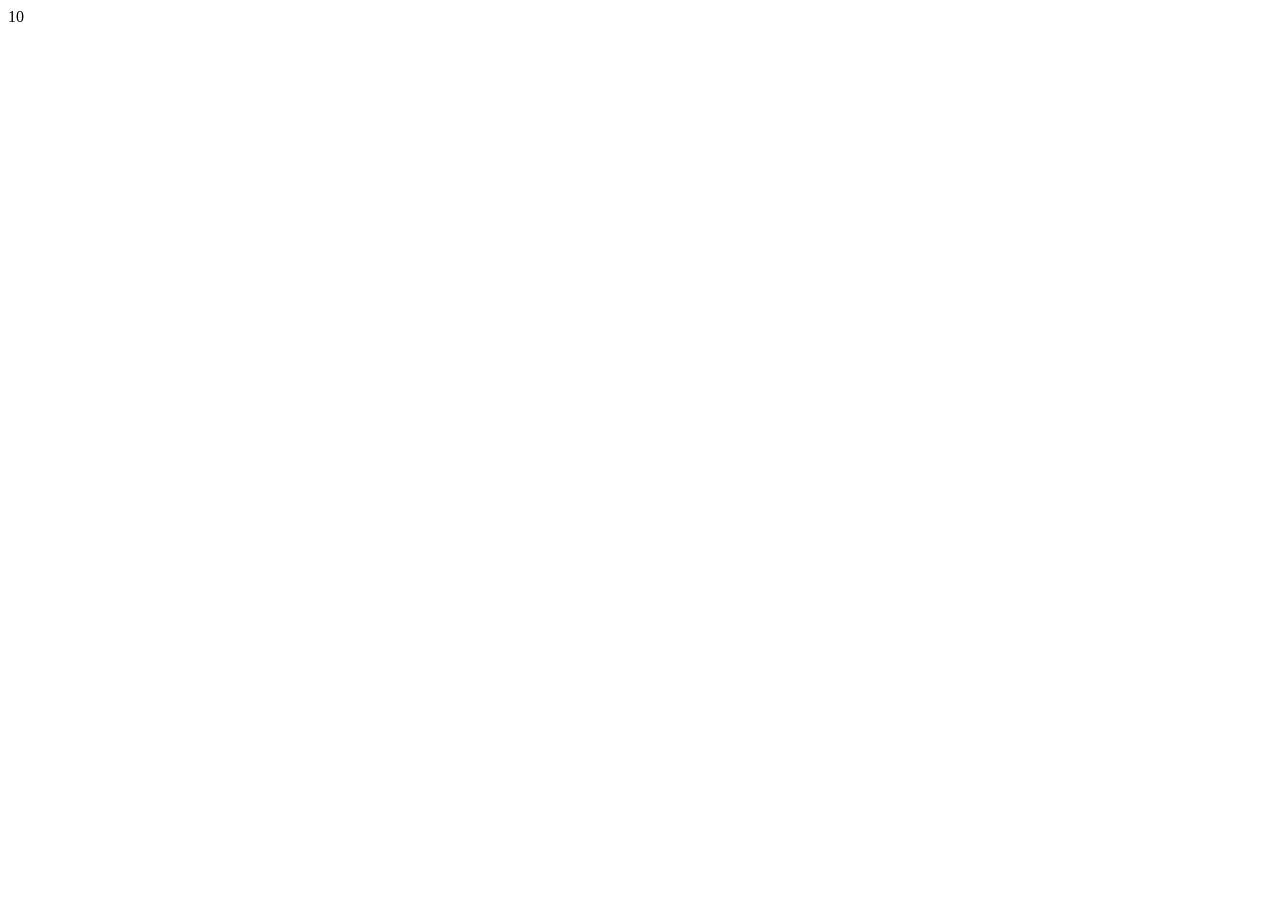
==== index.html @ 43f5d453 "Add files via upload" ====
<!DOCTYPE html>
<html lang="en" data-theme="dark">
<head>
<meta charset="UTF-8">
<meta name="viewport" content="width=device-width, initial-scale=1.0">
<title>Trishil's F-1 Visa Prep (Complete)</title>
<link rel="preconnect" href="https://fonts.googleapis.com">
<link rel="preconnect" href="https://fonts.gstatic.com" crossorigin>
<link href="https://fonts.googleapis.com/css2?family=Instrument+Serif:ital@0;1&family=Work+Sans:wght@300..700&display=swap" rel="stylesheet">
10
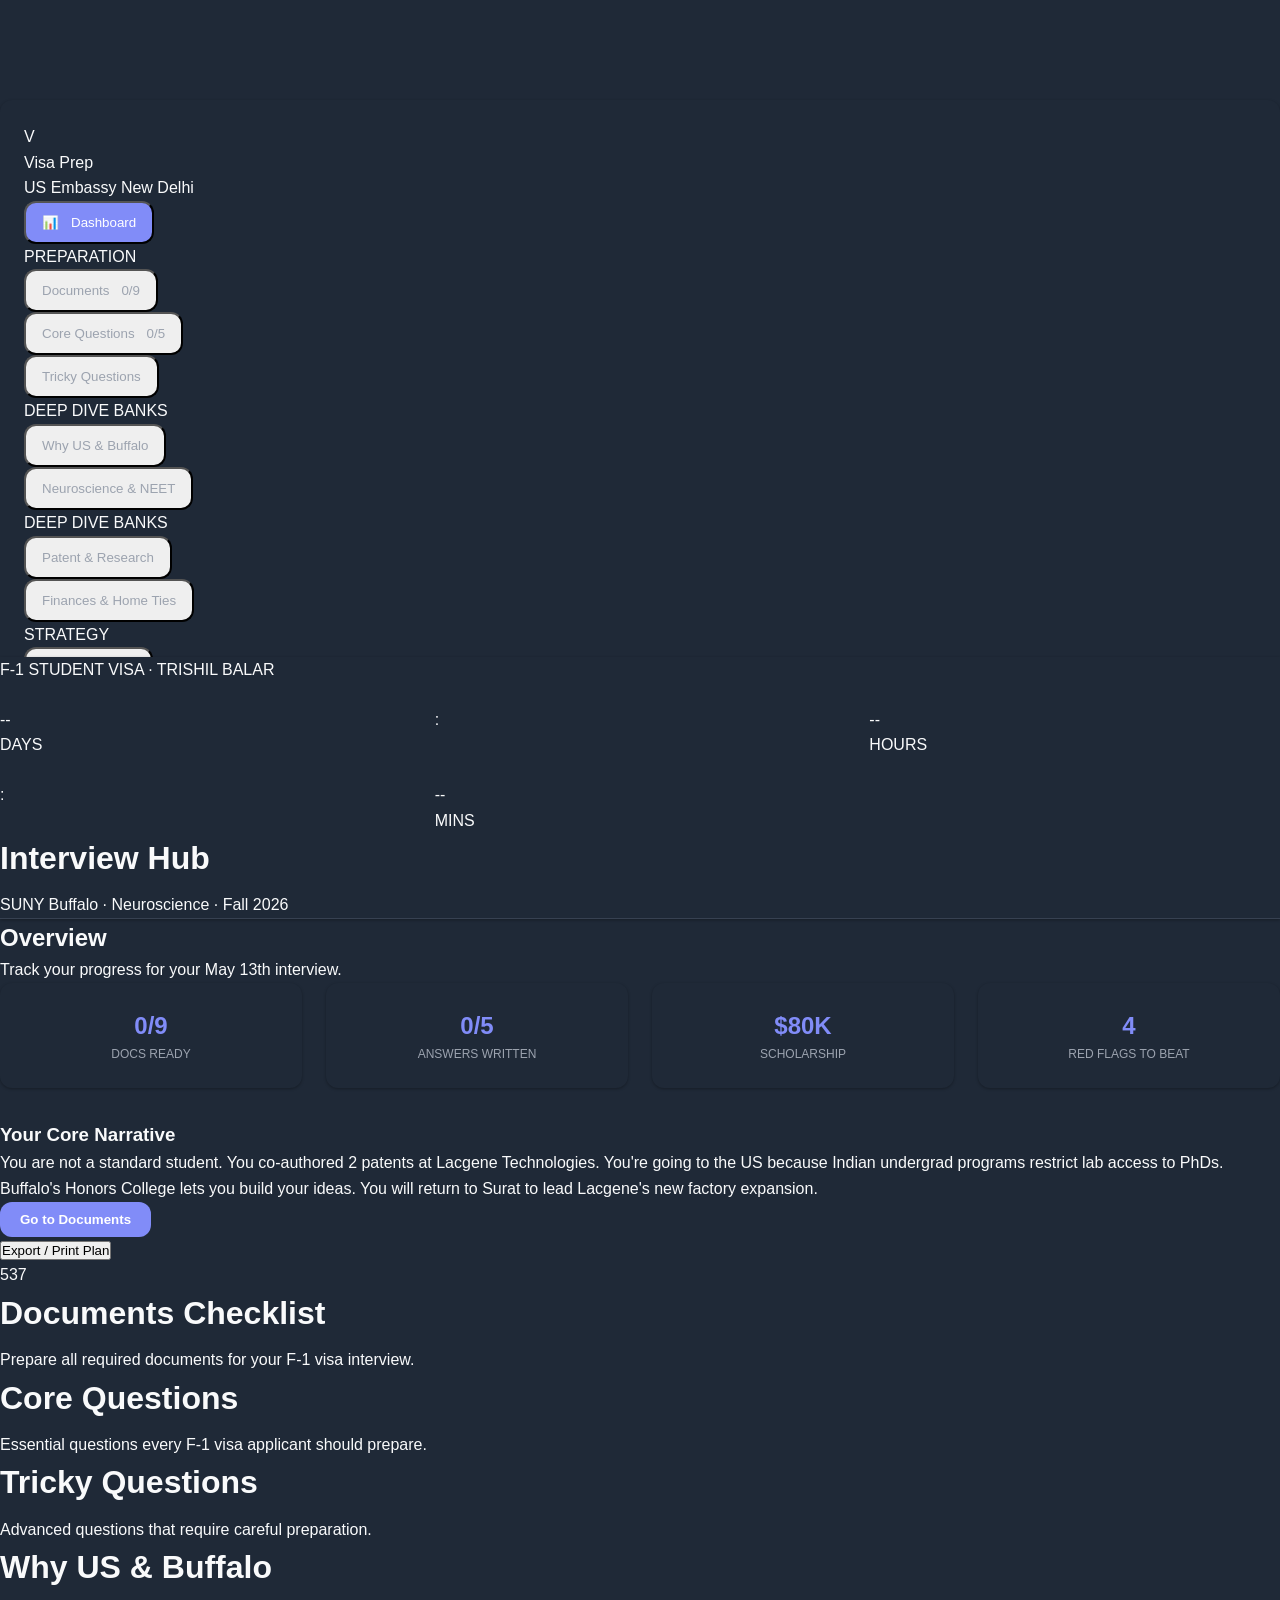
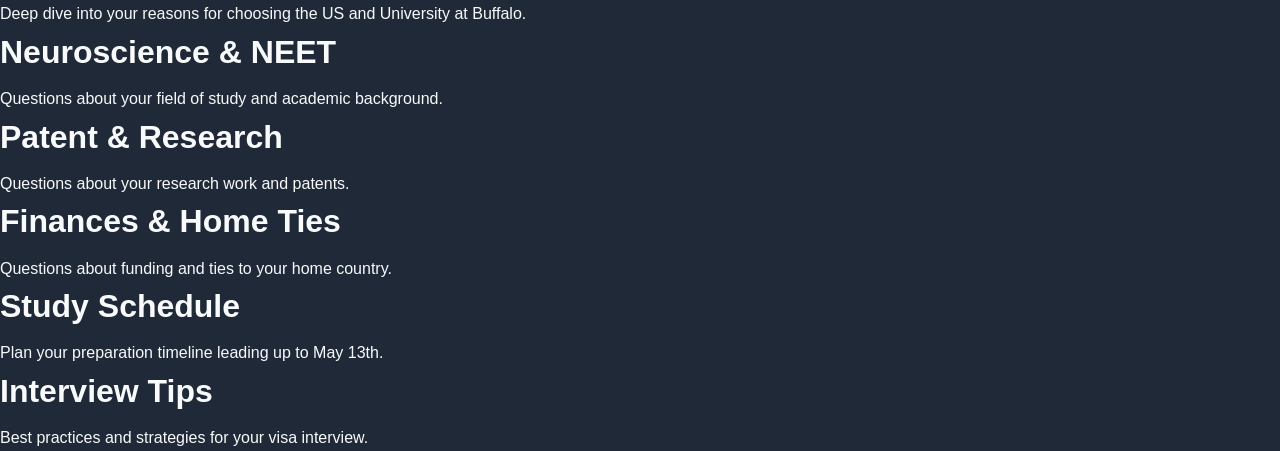
==== commit 309b8d69: "Create index.html for F-1 Visa Prep site Initial creation of index.html for F-1 Visa preparation sit" ====
--- a/index.html
+++ b/index.html
@@ -1,10 +1,190 @@
 <!DOCTYPE html>
 <html lang="en" data-theme="dark">
 <head>
-<meta charset="UTF-8">
-<meta name="viewport" content="width=device-width, initial-scale=1.0">
-<title>Trishil's F-1 Visa Prep (Complete)</title>
-<link rel="preconnect" href="https://fonts.googleapis.com">
-<link rel="preconnect" href="https://fonts.gstatic.com" crossorigin>
-<link href="https://fonts.googleapis.com/css2?family=Instrument+Serif:ital@0;1&family=Work+Sans:wght@300..700&display=swap" rel="stylesheet">
-10
+  <meta charset="UTF-8">
+  <meta name="viewport" content="width=device-width, initial-scale=1.0">
+  <title>Trishil's F-1 Visa Prep (Complete)</title>
+  <link rel="preconnect" href="https://fonts.googleapis.com">
+  <link rel="preconnect" href="https://fonts.gstatic.com" crossorigin>
+  <link href="https://fonts.googleapis.com/css2?family=Instrument+Serif:ital@0;1&family=Work+Sans:wght@300..700&display=swap" rel="stylesheet">
+  <link rel="stylesheet" href="css/styles.css">
+</head>
+<body>
+  <!-- SIDEBAR -->
+  <div class="sidebar">
+    <div class="sidebar-logo">
+      <div class="logo-circle">V</div>
+      <div class="logo-text">
+        <div class="logo-title">Visa Prep</div>
+        <div class="logo-subtitle">US Embassy New Delhi</div>
+      </div>
+    </div>
+
+    <!-- Navigation -->
+    <div class="nav-section">
+      <button class="nav-item active" onclick="nav(event, 'dashboard')">
+        <span class="nav-icon">📊</span>
+        <span class="nav-label">Dashboard</span>
+      </button>
+    </div>
+
+    <div class="nav-divider">PREPARATION</div>
+    
+    <button class="nav-item" onclick="nav(event, 'documents')">
+      <span class="nav-label">Documents</span>
+      <span class="nav-badge">0/9</span>
+    </button>
+    
+    <button class="nav-item" onclick="nav(event, 'core-questions')">
+      <span class="nav-label">Core Questions</span>
+      <span class="nav-badge">0/5</span>
+    </button>
+    
+    <button class="nav-item" onclick="nav(event, 'tricky-questions')">
+      <span class="nav-label">Tricky Questions</span>
+    </button>
+
+    <div class="nav-divider">DEEP DIVE BANKS</div>
+    
+    <button class="nav-item" onclick="nav(event, 'why-us-buffalo')">
+      <span class="nav-label">Why US & Buffalo</span>
+    </button>
+    
+    <button class="nav-item" onclick="nav(event, 'neuroscience-neet')">
+      <span class="nav-label">Neuroscience & NEET</span>
+    </button>
+
+    <div class="nav-divider">DEEP DIVE BANKS</div>
+    
+    <button class="nav-item" onclick="nav(event, 'patent-research')">
+      <span class="nav-label">Patent & Research</span>
+    </button>
+    
+    <button class="nav-item" onclick="nav(event, 'finances-home')">
+      <span class="nav-label">Finances & Home Ties</span>
+    </button>
+
+    <div class="nav-divider">STRATEGY</div>
+    
+    <button class="nav-item" onclick="nav(event, 'study-schedule')">
+      <span class="nav-label">Study Schedule</span>
+    </button>
+    
+    <button class="nav-item" onclick="nav(event, 'interview-tips')">
+      <span class="nav-label">Interview Tips</span>
+    </button>
+  </div>
+
+  <!-- MAIN CONTENT -->
+  <div class="main-content">
+    <div class="section-block active" id="dashboard">
+      <div class="header">
+        <div class="header-top">
+          <div class="header-subtitle">F-1 STUDENT VISA · TRISHIL BALAR</div>
+          <div class="countdown">
+            <div class="time-unit"><span id="days">--</span><br>DAYS</div>
+            <div class="time-separator">:</div>
+            <div class="time-unit"><span id="hours">--</span><br>HOURS</div>
+            <div class="time-separator">:</div>
+            <div class="time-unit"><span id="mins">--</span><br>MINS</div>
+          </div>
+        </div>
+        <h1 class="header-title">Interview Hub</h1>
+        <p class="header-description">SUNY Buffalo · Neuroscience · Fall 2026</p>
+      </div>
+
+      <div class="overview-section">
+        <h2>Overview</h2>
+        <p>Track your progress for your May 13th interview.</p>
+        
+        <div class="stats-grid">
+          <div class="stat-card">
+            <div class="stat-value">0/9</div>
+            <div class="stat-label">DOCS READY</div>
+          </div>
+          <div class="stat-card">
+            <div class="stat-value">0/5</div>
+            <div class="stat-label">ANSWERS WRITTEN</div>
+          </div>
+          <div class="stat-card stat-gold">
+            <div class="stat-value">$80K</div>
+            <div class="stat-label">SCHOLARSHIP</div>
+          </div>
+          <div class="stat-card stat-danger">
+            <div class="stat-value">4</div>
+            <div class="stat-label">RED FLAGS TO BEAT</div>
+          </div>
+        </div>
+      </div>
+
+      <div class="callout callout-gold">
+        <h3>Your Core Narrative</h3>
+        <p>You are not a standard student. You co-authored 2 patents at Lacgene Technologies. You're going to the US because Indian undergrad programs restrict lab access to PhDs. Buffalo's Honors College lets you build your ideas. You will return to Surat to lead Lacgene's new factory expansion.</p>
+      </div>
+
+      <div class="button-group">
+        <button class="btn btn-primary" onclick="nav(event, 'documents')">Go to Documents</button>
+        <button class="btn btn-secondary">Export / Print Plan</button>
+      </div>
+
+      <div class="countdown-number">537</div>
+    </div>
+
+    <!-- DOCUMENTS SECTION -->
+    <div class="section-block" id="documents">
+      <h1>Documents Checklist</h1>
+      <p>Prepare all required documents for your F-1 visa interview.</p>
+    </div>
+
+    <!-- CORE QUESTIONS SECTION -->
+    <div class="section-block" id="core-questions">
+      <h1>Core Questions</h1>
+      <p>Essential questions every F-1 visa applicant should prepare.</p>
+    </div>
+
+    <!-- TRICKY QUESTIONS SECTION -->
+    <div class="section-block" id="tricky-questions">
+      <h1>Tricky Questions</h1>
+      <p>Advanced questions that require careful preparation.</p>
+    </div>
+
+    <!-- WHY US & BUFFALO SECTION -->
+    <div class="section-block" id="why-us-buffalo">
+      <h1>Why US & Buffalo</h1>
+      <p>Deep dive into your reasons for choosing the US and University at Buffalo.</p>
+    </div>
+
+    <!-- NEUROSCIENCE & NEET SECTION -->
+    <div class="section-block" id="neuroscience-neet">
+      <h1>Neuroscience & NEET</h1>
+      <p>Questions about your field of study and academic background.</p>
+    </div>
+
+    <!-- PATENT & RESEARCH SECTION -->
+    <div class="section-block" id="patent-research">
+      <h1>Patent & Research</h1>
+      <p>Questions about your research work and patents.</p>
+    </div>
+
+    <!-- FINANCES & HOME TIES SECTION -->
+    <div class="section-block" id="finances-home">
+      <h1>Finances & Home Ties</h1>
+      <p>Questions about funding and ties to your home country.</p>
+    </div>
+
+    <!-- STUDY SCHEDULE SECTION -->
+    <div class="section-block" id="study-schedule">
+      <h1>Study Schedule</h1>
+      <p>Plan your preparation timeline leading up to May 13th.</p>
+    </div>
+
+    <!-- INTERVIEW TIPS SECTION -->
+    <div class="section-block" id="interview-tips">
+      <h1>Interview Tips</h1>
+      <p>Best practices and strategies for your visa interview.</p>
+    </div>
+  </div>
+
+  <script src="js/app.js"></script>
+</body>
+</html>
--- a/css/styles.css
+++ b/css/styles.css
@@ -0,0 +1,593 @@
+/* ===== CSS Variables & Reset ===== */
+:root {
+  --primary: #4F46E5;
+  --primary-dark: #4338CA;
+  --secondary: #10B981;
+  --danger: #EF4444;
+  --warning: #F59E0B;
+  --bg-primary: #FFFFFF;
+  --bg-secondary: #F9FAFB;
+  --bg-card: #FFFFFF;
+  --text-primary: #111827;
+  --text-secondary: #6B7280;
+  --border: #E5E7EB;
+  --shadow: 0 1px 3px rgba(0,0,0,0.1);
+  --shadow-lg: 0 10px 25px rgba(0,0,0,0.1);
+  --radius: 12px;
+  --transition: all 0.3s cubic-bezier(0.4, 0, 0.2, 1);
+}
+
+[data-theme="dark"] {
+  --primary: #818CF8;
+  --primary-dark: #6366F1;
+  --bg-primary: #111827;
+  --bg-secondary: #1F2937;
+  --bg-card: #1F2937;
+  --text-primary: #F9FAFB;
+  --text-secondary: #9CA3AF;
+  --border: #374151;
+  --shadow: 0 1px 3px rgba(0,0,0,0.3);
+}
+
+* {
+  margin: 0;
+  padding: 0;
+  box-sizing: border-box;
+}
+
+body {
+  font-family: 'Inter', -apple-system, BlinkMacSystemFont, 'Segoe UI', sans-serif;
+  background: var(--bg-secondary);
+  color: var(--text-primary);
+  line-height: 1.6;
+  transition: var(--transition);
+}
+
+/* ===== Header ===== */
+.header {
+  background: var(--bg-card);
+  border-bottom: 1px solid var(--border);
+  position: sticky;
+  top: 0;
+  z-index: 100;
+  box-shadow: var(--shadow);
+}
+
+.header-content {
+  max-width: 1400px;
+  margin: 0 auto;
+  padding: 1rem 2rem;
+  display: flex;
+  justify-content: space-between;
+  align-items: center;
+}
+
+.logo {
+  display: flex;
+  align-items: center;
+  gap: 0.75rem;
+  font-size: 1.25rem;
+  font-weight: 700;
+  color: var(--primary);
+}
+
+.logo i {
+  font-size: 1.5rem;
+}
+
+.header-actions {
+  display: flex;
+  gap: 0.75rem;
+}
+
+.btn-icon {
+  width: 40px;
+  height: 40px;
+  border-radius: 50%;
+  border: none;
+  background: var(--bg-secondary);
+  color: var(--text-primary);
+  cursor: pointer;
+  display: flex;
+  align-items: center;
+  justify-content: center;
+  transition: var(--transition);
+}
+
+.btn-icon:hover {
+  background: var(--primary);
+  color: white;
+  transform: scale(1.1);
+}
+
+.btn-primary {
+  padding: 0.625rem 1.25rem;
+  border-radius: var(--radius);
+  border: none;
+  background: var(--primary);
+  color: white;
+  font-weight: 600;
+  cursor: pointer;
+  display: flex;
+  align-items: center;
+  gap: 0.5rem;
+  transition: var(--transition);
+}
+
+.btn-primary:hover {
+  background: var(--primary-dark);
+  transform: translateY(-2px);
+  box-shadow: var(--shadow-lg);
+}
+
+/* ===== Modal ===== */
+.modal {
+  display: none;
+  position: fixed;
+  top: 0;
+  left: 0;
+  width: 100%;
+  height: 100%;
+  background: rgba(0,0,0,0.5);
+  z-index: 1000;
+  align-items: center;
+  justify-content: center;
+}
+
+.modal.active {
+  display: flex;
+}
+
+.modal-content {
+  background: var(--bg-card);
+  border-radius: var(--radius);
+  max-width: 600px;
+  width: 90%;
+  max-height: 80vh;
+  overflow: hidden;
+  box-shadow: var(--shadow-lg);
+}
+
+.modal-header {
+  padding: 1.5rem;
+  border-bottom: 1px solid var(--border);
+  display: flex;
+  justify-content: space-between;
+  align-items: center;
+}
+
+.btn-close {
+  background: none;
+  border: none;
+  font-size: 1.5rem;
+  cursor: pointer;
+  color: var(--text-secondary);
+  padding: 0.5rem;
+  border-radius: 50%;
+  transition: var(--transition);
+}
+
+.btn-close:hover {
+  background: var(--bg-secondary);
+  color: var(--text-primary);
+}
+
+.search-input {
+  width: calc(100% - 3rem);
+  margin: 1.5rem;
+  padding: 1rem;
+  border: 2px solid var(--border);
+  border-radius: var(--radius);
+  font-size: 1rem;
+  background: var(--bg-secondary);
+  color: var(--text-primary);
+  transition: var(--transition);
+}
+
+.search-input:focus {
+  outline: none;
+  border-color: var(--primary);
+}
+
+.search-results {
+  max-height: 400px;
+  overflow-y: auto;
+  padding: 0 1.5rem 1.5rem;
+}
+
+/* ===== Container & Layout ===== */
+.container {
+  display: grid;
+  grid-template-columns: 300px 1fr;
+  gap: 2rem;
+  max-width: 1400px;
+  margin: 0 auto;
+  padding: 2rem;
+}
+
+@media (max-width: 968px) {
+  .container {
+    grid-template-columns: 1fr;
+  }
+  .sidebar {
+    display: none;
+  }
+}
+
+/* ===== Sidebar ===== */
+.sidebar {
+  background: var(--bg-card);
+  border-radius: var(--radius);
+  padding: 1.5rem;
+  height: fit-content;
+  position: sticky;
+  top: 100px;
+  box-shadow: var(--shadow);
+}
+
+.sidebar-header {
+  margin-bottom: 1.5rem;
+}
+
+.student-info {
+  display: flex;
+  gap: 1rem;
+  align-items: center;
+}
+
+.avatar {
+  width: 50px;
+  height: 50px;
+  border-radius: 50%;
+  background: linear-gradient(135deg, var(--primary), var(--secondary));
+  display: flex;
+  align-items: center;
+  justify-content: center;
+  color: white;
+  font-weight: 700;
+  font-size: 1.25rem;
+}
+
+.student-info h3 {
+  font-size: 1rem;
+  margin-bottom: 0.25rem;
+}
+
+.student-info p {
+  font-size: 0.875rem;
+  color: var(--text-secondary);
+}
+
+.progress-card {
+  background: var(--bg-secondary);
+  padding: 1.5rem;
+  border-radius: var(--radius);
+  margin-bottom: 1.5rem;
+  text-align: center;
+}
+
+.progress-ring {
+  position: relative;
+  width: 120px;
+  height: 120px;
+  margin: 1rem auto;
+}
+
+.progress-ring-circle {
+  fill: none;
+  stroke: var(--border);
+  stroke-width: 8;
+}
+
+.progress-ring-circle-fill {
+  fill: none;
+  stroke: var(--primary);
+  stroke-width: 8;
+  stroke-linecap: round;
+  transform: rotate(-90deg);
+  transform-origin: 50% 50%;
+  transition: stroke-dashoffset 0.5s ease;
+  stroke-dasharray: 339.292;
+  stroke-dashoffset: 339.292;
+}
+
+.progress-text {
+  position: absolute;
+  top: 50%;
+  left: 50%;
+  transform: translate(-50%, -50%);
+  font-size: 1.5rem;
+  font-weight: 700;
+  color: var(--primary);
+}
+
+.progress-stats {
+  display: grid;
+  grid-template-columns: 1fr 1fr;
+  gap: 1rem;
+  margin-top: 1rem;
+}
+
+.stat {
+  text-align: center;
+}
+
+.stat-value {
+  display: block;
+  font-size: 1.5rem;
+  font-weight: 700;
+  color: var(--primary);
+}
+
+.stat-label {
+  font-size: 0.75rem;
+  color: var(--text-secondary);
+  text-transform: uppercase;
+}
+
+.nav {
+  display: flex;
+  flex-direction: column;
+  gap: 0.5rem;
+}
+
+.nav-item {
+  padding: 0.75rem 1rem;
+  border-radius: var(--radius);
+  color: var(--text-secondary);
+  text-decoration: none;
+  display: flex;
+  align-items: center;
+  gap: 0.75rem;
+  transition: var(--transition);
+  font-weight: 500;
+}
+
+.nav-item:hover {
+  background: var(--bg-secondary);
+  color: var(--text-primary);
+}
+
+.nav-item.active {
+  background: var(--primary);
+  color: white;
+}
+
+.nav-item i {
+  font-size: 1.125rem;
+  width: 20px;
+}
+
+/* ===== Main Content ===== */
+.main-content {
+  min-height: calc(100vh - 200px);
+}
+
+.section {
+  display: none;
+}
+
+.section.active {
+  display: block;
+  animation: fadeIn 0.3s ease;
+}
+
+@keyframes fadeIn {
+  from { opacity: 0; transform: translateY(10px); }
+  to { opacity: 1; transform: translateY(0); }
+}
+
+h1 {
+  font-size: 2rem;
+  margin-bottom: 0.5rem;
+}
+
+.subtitle {
+  color: var(--text-secondary);
+  margin-bottom: 2rem;
+}
+
+/* ===== Countdown ===== */
+.countdown-card {
+  background: linear-gradient(135deg, var(--primary), var(--primary-dark));
+  color: white;
+  padding: 2rem;
+  border-radius: var(--radius);
+  margin-bottom: 2rem;
+  box-shadow: var(--shadow-lg);
+}
+
+.countdown {
+  display: grid;
+  grid-template-columns: repeat(3, 1fr);
+  gap: 1.5rem;
+  margin-top: 1.5rem;
+}
+
+.countdown-item {
+  text-align: center;
+  background: rgba(255,255,255,0.1);
+  padding: 1.5rem;
+  border-radius: var(--radius);
+  backdrop-filter: blur(10px);
+}
+
+.countdown-value {
+  display: block;
+  font-size: 2.5rem;
+  font-weight: 700;
+  margin-bottom: 0.5rem;
+}
+
+.countdown-label {
+  font-size: 0.875rem;
+  opacity: 0.9;
+  text-transform: uppercase;
+}
+
+/* ===== Stats Grid ===== */
+.stats-grid {
+  display: grid;
+  grid-template-columns: repeat(auto-fit, minmax(200px, 1fr));
+  gap: 1.5rem;
+  margin-bottom: 2rem;
+}
+
+.stat-card {
+  background: var(--bg-card);
+  padding: 1.5rem;
+  border-radius: var(--radius);
+  box-shadow: var(--shadow);
+  text-align: center;
+  transition: var(--transition);
+}
+
+.stat-card:hover {
+  transform: translateY(-5px);
+  box-shadow: var(--shadow-lg);
+}
+
+.stat-card i {
+  font-size: 2rem;
+  color: var(--primary);
+  margin-bottom: 1rem;
+}
+
+.stat-card h3 {
+  font-size: 2rem;
+  margin-bottom: 0.5rem;
+}
+
+.stat-card p {
+  color: var(--text-secondary);
+  font-size: 0.875rem;
+}
+
+/* ===== Quick Actions ===== */
+.quick-actions h2 {
+  margin-bottom: 1rem;
+}
+
+.action-grid {
+  display: grid;
+  grid-template-columns: repeat(auto-fit, minmax(200px, 1fr));
+  gap: 1rem;
+}
+
+.action-card {
+  background: var(--bg-card);
+  padding: 1.5rem;
+  border-radius: var(--radius);
+  border: 2px solid var(--border);
+  cursor: pointer;
+  display: flex;
+  flex-direction: column;
+  align-items: center;
+  gap: 0.75rem;
+  transition: var(--transition);
+  text-align: center;
+}
+
+.action-card:hover {
+  border-color: var(--primary);
+  background: var(--primary);
+  color: white;
+  transform: translateY(-3px);
+}
+
+.action-card i {
+  font-size: 2rem;
+}
+
+.action-card span {
+  font-weight: 600;
+}
+
+/* ===== Question Sections ===== */
+.question-section {
+  background: var(--bg-card);
+  border-radius: var(--radius);
+  padding: 2rem;
+  margin-bottom: 2rem;
+  box-shadow: var(--shadow);
+}
+
+.question-card {
+  background: var(--bg-secondary);
+  padding: 1.5rem;
+  border-radius: var(--radius);
+  margin-bottom: 1rem;
+  border-left: 4px solid var(--primary);
+}
+
+.question-header {
+  display: flex;
+  justify-content: space-between;
+  align-items: start;
+  margin-bottom: 1rem;
+}
+
+.question-text {
+  font-weight: 600;
+  font-size: 1.125rem;
+  flex: 1;
+}
+
+.answer-textarea {
+  width: 100%;
+  min-height: 100px;
+  padding: 1rem;
+  border: 2px solid var(--border);
+  border-radius: var(--radius);
+  background: var(--bg-card);
+  color: var(--text-primary);
+  font-family: inherit;
+  font-size: 1rem;
+  resize: vertical;
+  transition: var(--transition);
+}
+
+.answer-textarea:focus {
+  outline: none;
+  border-color: var(--primary);
+}
+
+.answer-actions {
+  display: flex;
+  gap: 0.75rem;
+  margin-top: 1rem;
+}
+
+.btn-save {
+  padding: 0.5rem 1.25rem;
+  border-radius: var(--radius);
+  border: none;
+  background: var(--secondary);
+  color: white;
+  font-weight: 600;
+  cursor: pointer;
+  transition: var(--transition);
+}
+
+.btn-save:hover {
+  background: #059669;
+}
+
+/* ===== Responsive ===== */
+@media (max-width: 768px) {
+  .header-content {
+    padding: 1rem;
+  }
+  
+  .container {
+    padding: 1rem;
+  }
+  
+  .countdown {
+    grid-template-columns: 1fr;
+  }
+  
+  h1 {
+    font-size: 1.5rem;
+  }
+}
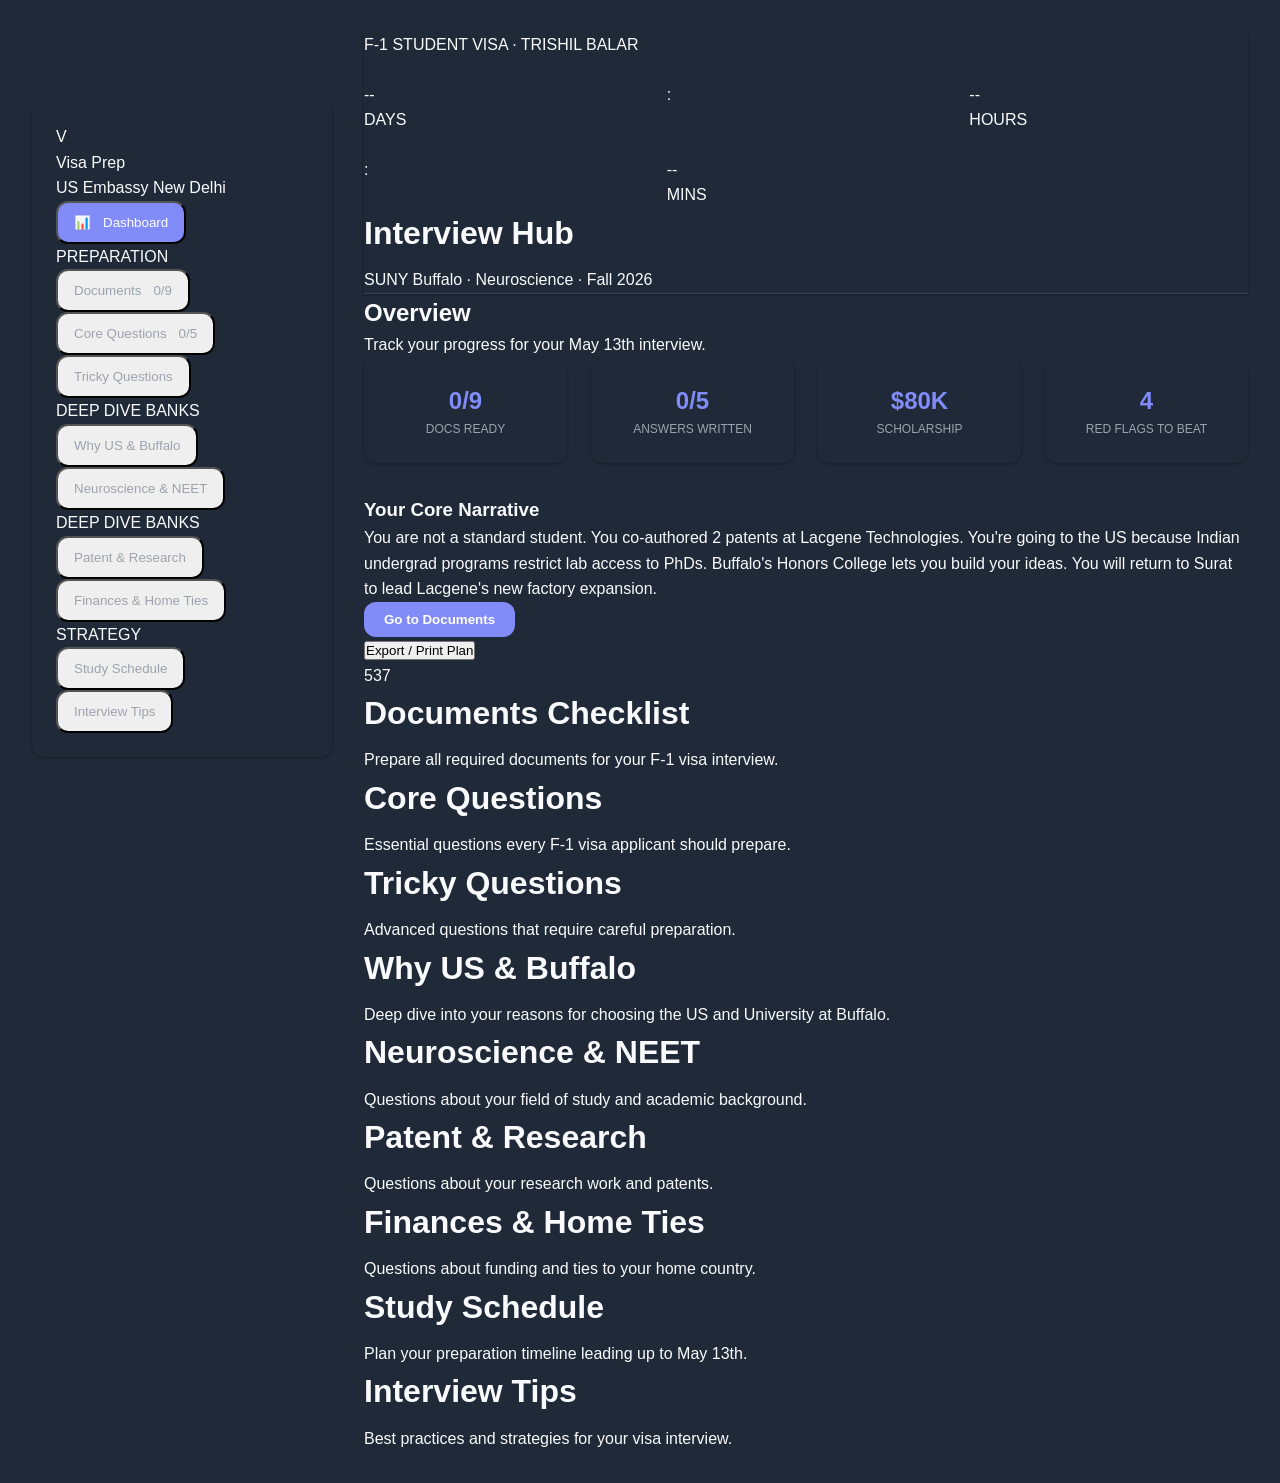
==== commit d069f265: "Add container div to index.html" ====
--- a/index.html
+++ b/index.html
@@ -10,6 +10,7 @@
   <link rel="stylesheet" href="css/styles.css">
 </head>
 <body>
+    <div class="container">
   <!-- SIDEBAR -->
   <div class="sidebar">
     <div class="sidebar-logo">
@@ -184,6 +185,7 @@
       <p>Best practices and strategies for your visa interview.</p>
     </div>
   </div>
+        </div>
 
   <script src="js/app.js"></script>
 </body>
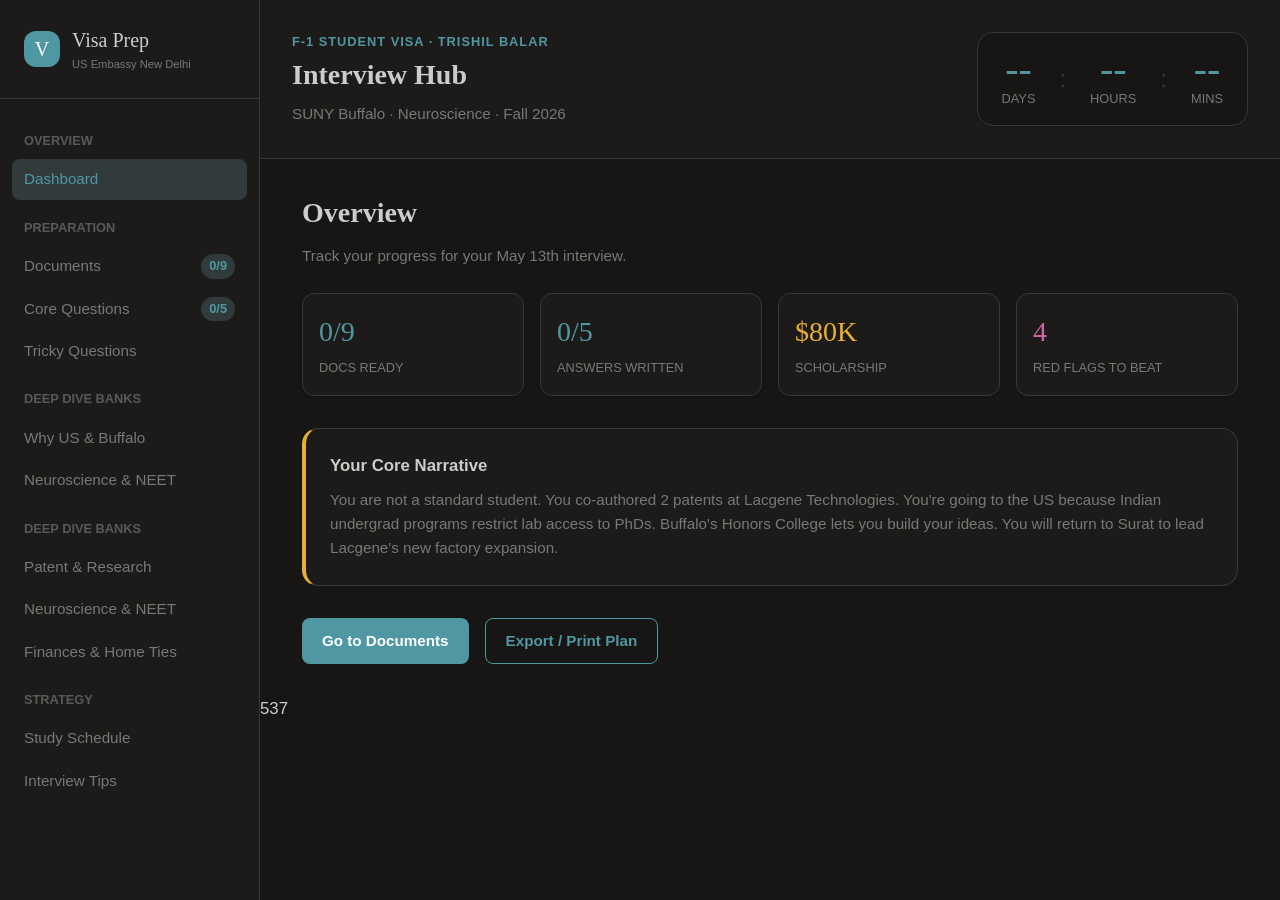
==== commit d7fde4eb: "Rename main.html.html to index.html" ====
--- a/index.html
+++ b/index.html
@@ -1,192 +1,1094 @@
 <!DOCTYPE html>
 <html lang="en" data-theme="dark">
 <head>
-  <meta charset="UTF-8">
-  <meta name="viewport" content="width=device-width, initial-scale=1.0">
-  <title>Trishil's F-1 Visa Prep (Complete)</title>
-  <link rel="preconnect" href="https://fonts.googleapis.com">
-  <link rel="preconnect" href="https://fonts.gstatic.com" crossorigin>
-  <link href="https://fonts.googleapis.com/css2?family=Instrument+Serif:ital@0;1&family=Work+Sans:wght@300..700&display=swap" rel="stylesheet">
-  <link rel="stylesheet" href="css/styles.css">
+<meta charset="UTF-8">
+<meta name="viewport" content="width=device-width, initial-scale=1.0">
+<title>Trishil's F-1 Visa Prep (Complete)</title>
+<link rel="preconnect" href="https://fonts.googleapis.com">
+<link rel="preconnect" href="https://fonts.gstatic.com" crossorigin>
+<link href="https://fonts.googleapis.com/css2?family=Instrument+Serif:ital@0;1&family=Work+Sans:wght@300..700&display=swap" rel="stylesheet">
+<style>
+/* ===== DESIGN TOKENS ===== */
+:root, [data-theme="light"] {
+  --color-bg: #f7f6f2; --color-surface: #f9f8f5; --color-surface-2: #fbfbf9;
+  --color-surface-offset: #f3f0ec; --color-divider: #dcd9d5; --color-border: #d4d1ca;
+  --color-text: #28251d; --color-text-muted: #7a7974; --color-text-faint: #bab9b4;
+  --color-primary: #01696f; --color-primary-hover: #0c4e54; --color-primary-highlight: #cedcd8;
+  --color-success: #437a22; --color-success-highlight: #d4dfcc;
+  --color-warning: #964219; --color-error: #a12c7b; --color-gold: #d19900;
+  --color-surface-accent: color-mix(in oklch, #01696f 8%, #f9f8f5);
+  --radius-sm: 0.375rem; --radius-md: 0.5rem; --radius-lg: 0.75rem; --radius-xl: 1rem; --radius-full: 9999px;
+  --transition-interactive: 180ms ease;
+  --shadow-sm: 0 1px 2px rgba(0,0,0,0.05); --shadow-md: 0 4px 12px rgba(0,0,0,0.08);
+  --space-1: 0.25rem; --space-2: 0.5rem; --space-3: 0.75rem; --space-4: 1rem; --space-6: 1.5rem; --space-8: 2rem; --space-12: 3rem;
+  --text-xs: 0.8rem; --text-sm: 0.95rem; --text-base: 1.05rem; --text-lg: 1.25rem; --text-xl: 1.75rem; --text-2xl: 2.5rem;
+  --font-display: 'Instrument Serif', serif; --font-body: 'Work Sans', sans-serif;
+}
+[data-theme="dark"] {
+  --color-bg: #171614; --color-surface: #1c1b19; --color-surface-2: #201f1d;
+  --color-surface-offset: #1d1c1a; --color-divider: #262523; --color-border: #393836;
+  --color-text: #cdccca; --color-text-muted: #797876; --color-text-faint: #5a5957;
+  --color-primary: #4f98a3; --color-primary-hover: #227f8b; --color-primary-highlight: #313b3b;
+  --color-success: #6daa45; --color-success-highlight: #3a4435;
+  --color-warning: #bb653b; --color-error: #d163a7; --color-gold: #e8af34;
+  --color-surface-accent: color-mix(in oklch, #4f98a3 8%, #1c1b19);
+  --shadow-sm: 0 1px 2px rgba(0,0,0,0.2); --shadow-md: 0 4px 12px rgba(0,0,0,0.3);
+}
+
+/* ===== BASE ===== */
+*, *::before, *::after { box-sizing: border-box; margin: 0; padding: 0; }
+body { font-family: var(--font-body); font-size: var(--text-base); color: var(--color-text); background: var(--color-bg); line-height: 1.6; min-height: 100vh; display: flex; }
+button { cursor: pointer; background: none; border: none; font: inherit; color: inherit; }
+a { text-decoration: none; color: inherit; }
+
+/* ===== LAYOUT ===== */
+.sidebar { width: 260px; background: var(--color-surface); border-right: 1px solid var(--color-border); height: 100vh; position: sticky; top: 0; display: flex; flex-direction: column; z-index: 100; flex-shrink: 0; }
+.sidebar-logo { padding: var(--space-6); border-bottom: 1px solid var(--color-border); font-family: var(--font-display); font-size: var(--text-lg); display: flex; align-items: center; gap: var(--space-3); }
+.logo-icon { width: 36px; height: 36px; background: var(--color-primary); color: white; border-radius: var(--radius-lg); display: flex; align-items: center; justify-content: center; }
+.sidebar-nav { flex: 1; padding: var(--space-4) var(--space-3); overflow-y: auto; }
+.nav-label { font-size: var(--text-xs); font-weight: 600; text-transform: uppercase; color: var(--color-text-faint); padding: var(--space-4) var(--space-3) var(--space-2); }
+.nav-item { width: 100%; display: flex; align-items: center; gap: var(--space-3); padding: var(--space-2) var(--space-3); border-radius: var(--radius-md); font-size: var(--text-sm); color: var(--color-text-muted); text-align: left; transition: var(--transition-interactive); margin-bottom: 2px; }
+.nav-item:hover { background: var(--color-surface-offset); color: var(--color-text); }
+.nav-item.active { background: var(--color-primary-highlight); color: var(--color-primary); font-weight: 500; }
+.nav-badge { margin-left: auto; font-size: var(--text-xs); background: var(--color-primary-highlight); color: var(--color-primary); padding: 2px 8px; border-radius: var(--radius-full); font-weight: 600; }
+
+.main-content { flex: 1; min-width: 0; display: flex; flex-direction: column; }
+.hero { background: var(--color-surface); border-bottom: 1px solid var(--color-border); padding: var(--space-8); display: flex; justify-content: space-between; align-items: center; position: sticky; top: 0; z-index: 50; }
+.hero-title { font-family: var(--font-display); font-size: var(--text-xl); margin-bottom: var(--space-1); }
+.countdown { background: var(--color-bg); border: 1px solid var(--color-border); border-radius: var(--radius-xl); padding: var(--space-4) var(--space-6); display: flex; gap: var(--space-6); align-items: center; box-shadow: var(--shadow-sm); }
+.cd-unit { text-align: center; }
+.cd-num { font-family: var(--font-display); font-size: var(--text-2xl); color: var(--color-primary); line-height: 1; }
+.cd-label { font-size: var(--text-xs); color: var(--color-text-muted); text-transform: uppercase; }
+
+.page-body { padding: var(--space-8); max-width: 1000px; margin: 0 auto; width: 100%; }
+.section-block { display: none; }
+.section-block.active { display: block; animation: fadeIn 0.3s ease; }
+@keyframes fadeIn { from { opacity: 0; transform: translateY(10px); } to { opacity: 1; transform: translateY(0); } }
+.section-title { font-family: var(--font-display); font-size: var(--text-xl); margin-bottom: var(--space-2); }
+.section-desc { color: var(--color-text-muted); margin-bottom: var(--space-6); font-size: var(--text-sm); }
+
+/* ===== COMPONENTS ===== */
+.grid-4 { display: grid; grid-template-columns: repeat(auto-fit, minmax(150px, 1fr)); gap: var(--space-4); margin-bottom: var(--space-8); }
+.tile { background: var(--color-surface); border: 1px solid var(--color-border); border-radius: var(--radius-lg); padding: var(--space-4); box-shadow: var(--shadow-sm); }
+.tile-num { font-family: var(--font-display); font-size: var(--text-xl); color: var(--color-primary); }
+.tile-label { font-size: var(--text-xs); color: var(--color-text-muted); text-transform: uppercase; margin-top: 4px; }
+.card { background: var(--color-surface); border: 1px solid var(--color-border); border-radius: var(--radius-xl); padding: var(--space-6); margin-bottom: var(--space-4); }
+
+.btn { display: inline-flex; align-items: center; gap: 8px; padding: 10px 20px; background: var(--color-primary); color: white; font-weight: 600; border-radius: var(--radius-md); font-size: var(--text-sm); transition: 0.2s; }
+.btn:hover { background: var(--color-primary-hover); }
+.btn-outline { background: transparent; border: 1px solid var(--color-primary); color: var(--color-primary); }
+
+/* Documents */
+.doc-item { background: var(--color-surface); border: 1px solid var(--color-border); border-radius: var(--radius-lg); padding: var(--space-4); margin-bottom: var(--space-3); display: flex; gap: var(--space-4); transition: var(--transition-interactive); }
+.doc-item.checked { background: var(--color-success-highlight); border-color: oklch(from var(--color-success) l c h / 0.3); }
+.doc-item input[type="checkbox"] { width: 22px; height: 22px; accent-color: var(--color-success); cursor: pointer; margin-top: 2px; }
+.doc-label { font-weight: 600; margin-bottom: 4px; display: flex; align-items: center; gap: var(--space-2); }
+.doc-item.checked .doc-label { text-decoration: line-through; opacity: 0.7; }
+.badge-req { font-size: 0.7rem; background: color-mix(in oklch, var(--color-error) 15%, var(--color-bg)); color: var(--color-error); padding: 2px 8px; border-radius: var(--radius-full); }
+.badge-sup { font-size: 0.7rem; background: var(--color-primary-highlight); color: var(--color-primary); padding: 2px 8px; border-radius: var(--radius-full); }
+
+/* Q&A Cards */
+.qa-card { background: var(--color-surface); border: 1px solid var(--color-border); border-radius: var(--radius-xl); margin-bottom: var(--space-6); overflow: hidden; }
+.qa-header { padding: var(--space-5); display: flex; gap: var(--space-4); cursor: pointer; background: var(--color-surface-2); border-bottom: 1px solid var(--color-border); align-items: center; }
+.qa-header:hover { background: var(--color-surface-offset); }
+.qa-num { width: 32px; height: 32px; background: var(--color-primary); color: white; border-radius: var(--radius-full); display: flex; align-items: center; justify-content: center; font-size: var(--text-xs); font-weight: bold; flex-shrink: 0; }
+.qa-title { font-family: var(--font-display); font-size: var(--text-lg); flex: 1; }
+.qa-body { padding: var(--space-6); display: none; flex-direction: column; gap: var(--space-6); }
+.qa-card.open .qa-body { display: flex; }
+.box-hook { background: color-mix(in oklch, var(--color-gold) 10%, var(--color-bg)); border: 1px solid color-mix(in oklch, var(--color-gold) 30%, transparent); padding: var(--space-4); border-radius: var(--radius-lg); font-style: italic; }
+.box-avoid { background: color-mix(in oklch, var(--color-error) 10%, var(--color-bg)); border: 1px solid color-mix(in oklch, var(--color-error) 30%, transparent); padding: var(--space-4); border-radius: var(--radius-lg); }
+.qa-grid { display: grid; grid-template-columns: 1fr 1fr; gap: var(--space-4); }
+.qa-label { font-size: var(--text-xs); font-weight: bold; text-transform: uppercase; margin-bottom: var(--space-2); color: var(--color-primary); }
+ul.tp-list { list-style: none; display: flex; flex-direction: column; gap: var(--space-2); }
+ul.tp-list li { display: flex; gap: 8px; font-size: var(--text-sm); color: var(--color-text-muted); }
+ul.tp-list li::before { content: '•'; color: var(--color-primary); font-weight: bold; }
+.answer-area { width: 100%; min-height: 120px; background: var(--color-bg); border: 1px solid var(--color-border); border-radius: var(--radius-lg); padding: var(--space-4); font-family: var(--font-body); font-size: var(--text-sm); color: var(--color-text); resize: vertical; margin-top: var(--space-2); }
+.answer-area:focus { outline: 2px solid var(--color-primary); }
+.qa-card.answered .qa-num { background: var(--color-success); }
+.qa-card.answered .qa-header { border-left: 4px solid var(--color-success); }
+
+/* Timeline (Schedule) */
+.timeline { border-left: 2px solid var(--color-border); margin-left: 12px; padding-left: 24px; display: flex; flex-direction: column; gap: var(--space-6); }
+.timeline-item { position: relative; }
+.timeline-item::before { content: ''; position: absolute; left: -31px; top: 4px; width: 12px; height: 12px; border-radius: 50%; background: var(--color-primary); border: 2px solid var(--color-bg); }
+.timeline-date { font-weight: bold; color: var(--color-primary); font-size: var(--text-sm); margin-bottom: 4px; }
+.timeline-content { background: var(--color-surface); border: 1px solid var(--color-border); padding: var(--space-4); border-radius: var(--radius-lg); }
+
+/* MOBILE */
+.mobile-toggle { display: none; position: fixed; bottom: 20px; right: 20px; width: 50px; height: 50px; background: var(--color-primary); color: white; border-radius: 50%; z-index: 200; box-shadow: var(--shadow-md); }
+@media (max-width: 768px) {
+  .sidebar { position: fixed; left: -260px; transition: 0.3s; }
+  .sidebar.open { left: 0; box-shadow: var(--shadow-lg); }
+  .mobile-toggle { display: block; }
+  .hero { flex-direction: column; gap: var(--space-4); align-items: flex-start; padding: var(--space-4); }
+  .qa-grid { grid-template-columns: 1fr; }
+  .page-body { padding: var(--space-4); }
+}
+
+/* PRINT STYLES */
+@media print {
+  .sidebar, .hero, .mobile-toggle, .btn { display: none !important; }
+  .main-content { margin: 0; padding: 0; }
+  .section-block { display: block !important; page-break-inside: avoid; margin-bottom: 40px; }
+  .qa-card.open .qa-body, .qa-body { display: block !important; }
+  .qa-card { border: 1px solid #ccc; break-inside: avoid; }
+  body { background: white; color: black; }
+  textarea { border: none; font-style: italic; color: #333; }
+  * { box-shadow: none !important; }
+}
+</style>
 </head>
 <body>
-    <div class="container">
-  <!-- SIDEBAR -->
-  <div class="sidebar">
-    <div class="sidebar-logo">
-      <div class="logo-circle">V</div>
-      <div class="logo-text">
-        <div class="logo-title">Visa Prep</div>
-        <div class="logo-subtitle">US Embassy New Delhi</div>
-      </div>
+
+<!-- SIDEBAR -->
+<aside class="sidebar" id="sidebar">
+  <div class="sidebar-logo">
+    <div class="logo-icon">V</div>
+    <div>Visa Prep <div style="font-size:0.7rem;font-family:var(--font-body);color:var(--color-text-muted);">US Embassy New Delhi</div></div>
+  </div>
+  <nav class="sidebar-nav">
+    <div class="nav-label">Overview</div>
+    <button class="nav-item active" onclick="nav(event, 'dashboard')">Dashboard</button>
+
+    <div class="nav-label">Preparation</div>
+    <button class="nav-item" onclick="nav(event, 'documents')">Documents <span class="nav-badge" id="badge-docs">0/9</span></button>
+    <button class="nav-item" onclick="nav(event, 'core-qs')">Core Questions <span class="nav-badge" id="badge-qs">0/5</span></button>
+    <button class="nav-item" onclick="nav(event, 'tricky-qs')">Tricky Questions</button>
+    
+    <div class="nav-label">Deep Dive Banks</div>
+    <button class="nav-item" onclick="nav(event, 'why-us-qs')">Why US & Buffalo</button>
+    <button class="nav-item" onclick="nav(event, 'academic-qs')">Neuroscience & NEET</button>
+    
+    <div class="nav-label">Deep Dive Banks</div>
+    <button class="nav-item" onclick="nav(event, 'research-qs')">Patent & Research</button>
+    <button class="nav-item" onclick="nav(event, 'academic-qs')">Neuroscience & NEET</button>
+    <button class="nav-item" onclick="nav(event, 'finance-qs')">Finances & Home Ties</button>
+
+    <div class="nav-label">Strategy</div>
+    <button class="nav-item" onclick="nav(event, 'schedule')">Study Schedule</button>
+    <button class="nav-item" onclick="nav(event, 'tips')">Interview Tips</button>
+  </nav>
+</aside>
+
+<main class="main-content">
+  <!-- HERO -->
+  <header class="hero">
+    <div>
+      <div style="font-size:var(--text-xs);color:var(--color-primary);font-weight:bold;letter-spacing:1px;">F-1 STUDENT VISA · TRISHIL BALAR</div>
+      <h1 class="hero-title">Interview Hub</h1>
+      <div style="color:var(--color-text-muted);font-size:var(--text-sm);">SUNY Buffalo · Neuroscience · Fall 2026</div>
     </div>
-
-    <!-- Navigation -->
-    <div class="nav-section">
-      <button class="nav-item active" onclick="nav(event, 'dashboard')">
-        <span class="nav-icon">📊</span>
-        <span class="nav-label">Dashboard</span>
-      </button>
+    <div class="countdown">
+      <div class="cd-unit"><div class="cd-num" id="cd-days">--</div><div class="cd-label">Days</div></div>
+      <div style="font-size:24px;color:var(--color-border);">:</div>
+      <div class="cd-unit"><div class="cd-num" id="cd-hours">--</div><div class="cd-label">Hours</div></div>
+      <div style="font-size:24px;color:var(--color-border);">:</div>
+      <div class="cd-unit"><div class="cd-num" id="cd-mins">--</div><div class="cd-label">Mins</div></div>
     </div>
-
-    <div class="nav-divider">PREPARATION</div>
-    
-    <button class="nav-item" onclick="nav(event, 'documents')">
-      <span class="nav-label">Documents</span>
-      <span class="nav-badge">0/9</span>
-    </button>
-    
-    <button class="nav-item" onclick="nav(event, 'core-questions')">
-      <span class="nav-label">Core Questions</span>
-      <span class="nav-badge">0/5</span>
-    </button>
-    
-    <button class="nav-item" onclick="nav(event, 'tricky-questions')">
-      <span class="nav-label">Tricky Questions</span>
-    </button>
-
-    <div class="nav-divider">DEEP DIVE BANKS</div>
-    
-    <button class="nav-item" onclick="nav(event, 'why-us-buffalo')">
-      <span class="nav-label">Why US & Buffalo</span>
-    </button>
-    
-    <button class="nav-item" onclick="nav(event, 'neuroscience-neet')">
-      <span class="nav-label">Neuroscience & NEET</span>
-    </button>
-
-    <div class="nav-divider">DEEP DIVE BANKS</div>
-    
-    <button class="nav-item" onclick="nav(event, 'patent-research')">
-      <span class="nav-label">Patent & Research</span>
-    </button>
-    
-    <button class="nav-item" onclick="nav(event, 'finances-home')">
-      <span class="nav-label">Finances & Home Ties</span>
-    </button>
-
-    <div class="nav-divider">STRATEGY</div>
-    
-    <button class="nav-item" onclick="nav(event, 'study-schedule')">
-      <span class="nav-label">Study Schedule</span>
-    </button>
-    
-    <button class="nav-item" onclick="nav(event, 'interview-tips')">
-      <span class="nav-label">Interview Tips</span>
-    </button>
+  </header>
+
+  <div class="page-body">
+
+    <!-- ================= DASHBOARD ================= -->
+    <section id="dashboard" class="section-block active">
+      <h2 class="section-title">Overview</h2>
+      <p class="section-desc">Track your progress for your May 13th interview.</p>
+
+      <div class="grid-4">
+        <div class="tile"><div class="tile-num" id="tile-docs">0/9</div><div class="tile-label">Docs Ready</div></div>
+        <div class="tile"><div class="tile-num" id="tile-qs">0/5</div><div class="tile-label">Answers Written</div></div>
+        <div class="tile"><div class="tile-num" style="color:var(--color-gold);">$80K</div><div class="tile-label">Scholarship</div></div>
+        <div class="tile"><div class="tile-num" style="color:var(--color-error);">4</div><div class="tile-label">Red Flags to Beat</div></div>
+      </div>
+
+      <div class="card" style="border-left: 4px solid var(--color-gold);">
+        <h3 style="font-size:var(--text-base);margin-bottom:8px;">Your Core Narrative</h3>
+        <p style="font-size:var(--text-sm);color:var(--color-text-muted);">You are not a standard student. You co-authored 2 patents at Lacgene Technologies. You're going to the US because Indian undergrad programs restrict lab access to PhDs. Buffalo's Honors College lets you build your ideas. You will return to Surat to lead Lacgene's new factory expansion.</p>
+      </div>
+
+      <div style="display:flex; gap:16px; margin-top:32px;">
+        <button class="btn" onclick="nav(event, 'documents')">Go to Documents</button>
+        <button class="btn btn-outline" onclick="window.print()">Export / Print Plan</button>
+      </div>
+    </section>
+
+    <!-- ================= DOCUMENTS ================= -->
+    <section id="documents" class="section-block">
+      <h2 class="section-title">Document Checklist</h2>
+      <p class="section-desc">Check off documents as you gather them. Data saves automatically.</p>
+
+      <h3 style="font-size:var(--text-sm);color:var(--color-error);text-transform:uppercase;margin:24px 0 12px;">Required (Must Bring)</h3>
+      <label class="doc-item" id="doc-wrap-passport"><input type="checkbox" id="chk-passport" onchange="saveDocs()"><div><div class="doc-label">Valid Passport <span class="badge-req">Required</span></div><div style="font-size:var(--text-xs);color:var(--color-text-muted);">Valid for at least 6 months. Bring original + photocopy.</div></div></label>
+      <label class="doc-item" id="doc-wrap-ds160"><input type="checkbox" id="chk-ds160" onchange="saveDocs()"><div><div class="doc-label">DS-160 Confirmation <span class="badge-req">Required</span></div><div style="font-size:var(--text-xs);color:var(--color-text-muted);">Barcode page printed. Confirmation number: AA00FFTUV7.</div></div></label>
+      <label class="doc-item" id="doc-wrap-appt"><input type="checkbox" id="chk-appt" onchange="saveDocs()"><div><div class="doc-label">Visa Appointment Confirmation <span class="badge-req">Required</span></div><div style="font-size:var(--text-xs);color:var(--color-text-muted);">13-May-2026 at US Embassy New Delhi.</div></div></label>
+      <label class="doc-item" id="doc-wrap-i20"><input type="checkbox" id="chk-i20" onchange="saveDocs()"><div><div class="doc-label">Form I-20 (Original) <span class="badge-req">Required</span></div><div style="font-size:var(--text-xs);color:var(--color-text-muted);">Signed by Faith Bennett. SEVIS ID: N0037622672.</div></div></label>
+      <label class="doc-item" id="doc-wrap-sevis"><input type="checkbox" id="chk-sevis" onchange="saveDocs()"><div><div class="doc-label">SEVIS I-901 Receipt <span class="badge-req">Required</span></div><div style="font-size:var(--text-xs);color:var(--color-text-muted);">Proof of $350 fee. Receipt: CCC2618371200.</div></div></label>
+      <label class="doc-item" id="doc-wrap-photo"><input type="checkbox" id="chk-photo" onchange="saveDocs()"><div><div class="doc-label">Visa Photographs <span class="badge-req">Required</span></div><div style="font-size:var(--text-xs);color:var(--color-text-muted);">2x2 inch, white background, recent (6 months).</div></div></label>
+
+      <h3 style="font-size:var(--text-sm);color:var(--color-primary);text-transform:uppercase;margin:32px 0 12px;">Supporting Documents</h3>
+      <label class="doc-item" id="doc-wrap-adm"><input type="checkbox" id="chk-adm" onchange="saveDocs()"><div><div class="doc-label">UB Admission & Scholarship Letter <span class="badge-sup">Supporting</span></div><div style="font-size:var(--text-xs);color:var(--color-text-muted);">Proof of $80,000 Flagship Scholarship.</div></div></label>
+      <label class="doc-item" id="doc-wrap-fin"><input type="checkbox" id="chk-fin" onchange="saveDocs()"><div><div class="doc-label">Financial Documents <span class="badge-sup">Supporting</span></div><div style="font-size:var(--text-xs);color:var(--color-text-muted);">Father's ₹85 Lakh HDFC Fixed Deposit statement.</div></div></label>
+      <label class="doc-item" id="doc-wrap-acad"><input type="checkbox" id="chk-acad" onchange="saveDocs()"><div><div class="doc-label">Academic Records <span class="badge-sup">Supporting</span></div><div style="font-size:var(--text-xs);color:var(--color-text-muted);">Class 10/12 marksheets, IELTS scorecard.</div></div></label>
+    </section>
+
+    <!-- ================= CORE QUESTIONS ================= -->
+    <section 1007
+     class="section-block">
+      <h2 class="section-title">Core Interview Questions</h2>
+      <p class="section-desc">Write out your personalized answers. They save instantly.</p>
+
+      <div class="qa-card" id="qa-1">
+        <div class="qa-header" onclick="toggleQA('qa-1')"><div class="qa-num">01</div><div class="qa-title">Why are you going to the United States?</div></div>
+        <div class="qa-body">
+          <div class="box-hook"><div class="qa-label" style="color:var(--color-gold);">Opening Hook (Say this first)</div>"My father's company has two patents I co-authored, but I couldn't build them myself. In India, undergraduate labs are restricted. At SUNY Buffalo, I get hands-on access to translational labs to build my hydrogel hypothesis."</div>
+          <div class="qa-grid">
+            <div><div class="qa-label">Talking Points</div><ul class="tp-list"><li>Co-authored patents but senior chemists built them.</li><li>Indian undergrad is theoretical; US allows physical execution.</li><li>SUNY Buffalo CTRC lab access.</li></ul></div>
+            <div class="box-avoid"><div class="qa-label" style="color:var(--color-error);">Do Not Say</div><ul class="tp-list" style="color:var(--color-error);"><li>"World-class faculty"</li><li>"Global exposure"</li></ul></div>
+          </div>
+          <div><div class="qa-label">Your Answer</div><textarea class="answer-area" id="ans-q1" placeholder="Write your personalized answer here..." oninput="saveAnswers()"></textarea></div>
+        </div>
+      </div>
+
+      <div class="qa-card" id="qa-2">
+        <div class="qa-header" onclick="toggleQA('qa-2')"><div class="qa-num">02</div><div class="qa-title">Why can't you do this research in India?</div></div>
+        <div class="qa-body">
+          <div class="box-hook"><div class="qa-label" style="color:var(--color-gold);">Opening Hook</div>"In India, I can't touch a centrifuge or run a viability assay until I'm in a PhD program. That's a 6-year wait, and my father's factory expansion is happening now."</div>
+          <div class="qa-grid">
+            <div><div class="qa-label">Talking Points</div><ul class="tp-list"><li>Wet-lab execution is restricted to postgrads.</li><li>Your technique (scaffold viability testing) requires grad-level equipment.</li></ul></div>
+            <div class="box-avoid"><div class="qa-label" style="color:var(--color-error);">Do Not Say</div><ul class="tp-list" style="color:var(--color-error);"><li>"Indian education is inferior"</li><li>Vague complaints.</li></ul></div>
+          </div>
+          <div><div class="qa-label">Your Answer</div><textarea class="answer-area" id="ans-q2" placeholder="Write your personalized answer here..." oninput="saveAnswers()"></textarea></div>
+        </div>
+      </div>
+
+      <div class="qa-card" id="qa-3">
+        <div class="qa-header" onclick="toggleQA('qa-3')"><div class="qa-num">03</div><div class="qa-title">Why did you choose SUNY Buffalo?</div></div>
+        <div class="qa-body">
+          <div class="box-hook"><div class="qa-label" style="color:var(--color-gold);">Opening Hook</div>"Two reasons: their Clinical Research Center lets undergrads run real experiments, and they gave me an $80,000 Flagship Scholarship."</div>
+          <div class="qa-grid">
+            <div><div class="qa-label">Talking Points</div><ul class="tp-list"><li>Name drop Dr. Weiss and Dr. Szigeti.</li><li>The $80K scholarship proves American validation of merit.</li></ul></div>
+            <div class="box-avoid"><div class="qa-label" style="color:var(--color-error);">Do Not Say</div><ul class="tp-list" style="color:var(--color-error);"><li>"High ranking"</li><li>"Cheap tuition"</li></ul></div>
+          </div>
+          <div><div class="qa-label">Your Answer</div><textarea class="answer-area" id="ans-q3" placeholder="Write your personalized answer here..." oninput="saveAnswers()"></textarea></div>
+        </div>
+      </div>
+
+      <div class="qa-card" id="qa-4">
+        <div class="qa-header" onclick="toggleQA('qa-4')"><div class="qa-num">04</div><div class="qa-title">Who is sponsoring you?</div></div>
+        <div class="qa-body">
+          <div class="box-hook"><div class="qa-label" style="color:var(--color-gold);">Opening Hook</div>"My father is funding me. He has an HDFC Fixed Deposit of ₹85 Lakh, which covers my first year twice over. Plus, UB awarded me an $80,000 scholarship."</div>
+          <div class="qa-grid">
+            <div><div class="qa-label">Talking Points</div><ul class="tp-list"><li>Cost: $60,600/year. Scholarship $20K. Gap is $40,600.</li><li>₹85 Lakh FD (~$100K) covers gap easily.</li><li>Funded via Lacgene Tech revenue.</li></ul></div>
+            <div class="box-avoid"><div class="qa-label" style="color:var(--color-error);">Do Not Say</div><ul class="tp-list" style="color:var(--color-error);"><li>"My father is rich"</li><li>Confuse total cost with out-of-pocket.</li></ul></div>
+          </div>
+          <div><div class="qa-label">Your Answer</div><textarea class="answer-area" id="ans-q4" placeholder="Write your personalized answer here..." oninput="saveAnswers()"></textarea></div>
+        </div>
+      </div>
+
+      <div class="qa-card" id="qa-5">
+        <div class="qa-header" onclick="toggleQA('qa-5')"><div class="qa-num">05</div><div class="qa-title">What are your plans after graduation?</div></div>
+        <div class="qa-body">
+          <div class="box-hook"><div class="qa-label" style="color:var(--color-gold);">Opening Hook</div>"I am returning to Surat. My father's company is building a new nicotine replacement factory based on the patent I co-authored. I am returning to be the Lead Researcher."</div>
+          <div class="qa-grid">
+            <div><div class="qa-label">Talking Points</div><ul class="tp-list"><li>Specific factory expansion tied to patent.</li><li>Concrete, verifiable proof of home ties.</li></ul></div>
+            <div class="box-avoid"><div class="qa-label" style="color:var(--color-error);">Do Not Say</div><ul class="tp-list" style="color:var(--color-error);"><li>"I might do a Masters in US"</li><li>"Work on OPT"</li></ul></div>
+          </div>
+          <div><div class="qa-label">Your Answer</div><textarea class="answer-area" id="ans-q5" placeholder="Write your personalized answer here..." oninput="saveAnswers()"></textarea></div>
+        </div>
+      </div>
+    </section>
+
+    <!-- ================= TRICKY QUESTIONS ================= -->
+    <section id="tricky-qs" class="section-block">
+      <h2 class="section-title">Tricky / Curveball Questions</h2>
+      <p class="section-desc">Handle the pressure tests.</p>
+
+      <div class="qa-card" id="qa-6">
+        <div class="qa-header" onclick="toggleQA('qa-6')"><div class="qa-num">06</div><div class="qa-title">You're 17. How did you co-author patents?</div></div>
+        <div class="qa-body">
+          <p style="font-size:var(--text-sm);color:var(--color-text-muted);"><strong>Strategy:</strong> Be brutally honest. Say: "I conceptualized the AI systems-thinking to connect the dots, but my dad's senior chemists did the wet-lab work. That's exactly why I need to go to the US—to learn how to build my own ideas."</p>
+          <textarea class="answer-area" id="ans-q6" placeholder="Your answer..." oninput="saveAnswers()"></textarea>
+        </div>
+      </div>
+
+      <div class="qa-card" id="qa-7">
+        <div class="qa-header" onclick="toggleQA('qa-7')"><div class="qa-num">07</div><div class="qa-title">What if I reject your visa today?</div></div>
+        <div class="qa-body">
+          <p style="font-size:var(--text-sm);color:var(--color-text-muted);"><strong>Strategy:</strong> Stay calm. Smile. Say: "I would ask for your feedback, fix it, and apply again. The lab skills I need to lead my father's factory expansion are only available at the undergrad level in the US. It's critical for my future."</p>
+          <textarea class="answer-area" id="ans-q7" placeholder="Your answer..." oninput="saveAnswers()"></textarea>
+        </div>
+      </div>
+    </section>
+
+        <!-- ================= RESEARCH & PATENTS ================= -->
+    <section id="research-qs" class="section-block">
+      <h2 class="section-title">Patent & Research Deep Dive</h2>
+      <p class="section-desc">Defend your authenticity. Do not pretend to be a senior chemist.</p>
+
+      <div class="qa-card" id="qa-8">
+        <div class="qa-header" onclick="toggleQA('qa-8')"><div class="qa-num">08</div><div class="qa-title">How is it scientifically possible that you co-authored two complex patents at 17?</div></div>
+        <div class="qa-body">
+          <p style="font-size:var(--text-sm);color:var(--color-text-muted);"><strong>Strategy:</strong> Admit you didn't do the wet-lab chemistry. You used AI and systems-thinking to connect the conceptual dots (e.g., continuous low-dose delivery vs carcinogenic spikes), but Lacgene's senior chemists built the actual prototypes.</p>
+          <textarea class="answer-area" id="ans-q8" placeholder="Your answer..." oninput="saveAnswers()"></textarea>
+        </div>
+      </div>
+
+      <div class="qa-card" id="qa-9">
+        <div class="qa-header" onclick="toggleQA('qa-9')"><div class="qa-num">09</div><div class="qa-title">Explain your rapid heart attack kit and the h-FABP biomarker.</div></div>
+        <div class="qa-body">
+          <p style="font-size:var(--text-sm);color:var(--color-text-muted);"><strong>Strategy:</strong> Keep it simple. Explain why h-FABP is faster than standard troponin tests for rural clinics where heavy infrastructure isn't available.</p>
+          <textarea class="answer-area" id="ans-q9" placeholder="Your answer..." oninput="saveAnswers()"></textarea>
+        </div>
+      </div>
+
+      <div class="qa-card" id="qa-10">
+        <div class="qa-header" onclick="toggleQA('qa-10')"><div class="qa-num">10</div><div class="qa-title">What is a viscoelastic hydrogel and why preserve stem cells at room temp?</div></div>
+        <div class="qa-body">
+          <p style="font-size:var(--text-sm);color:var(--color-text-muted);"><strong>Strategy:</strong> Explain viscoelasticity in one plain-English sentence (like the gelatin metaphor from your essay). Explain that liquid nitrogen freezing is logistically impossible for rural clinics.</p>
+          <textarea class="answer-area" id="ans-q10" placeholder="Your answer..." oninput="saveAnswers()"></textarea>
+        </div>
+      </div>
+    </section>
+
+    <!-- ================= NEUROSCIENCE & NEET ================= -->
+    <section id="academic-qs" class="section-block">
+      <h2 class="section-title">Neuroscience & Academics</h2>
+      <p class="section-desc">Prove you know your major and explain your pivot from Indian medical prep.</p>
+
+      <div class="qa-card" id="qa-11">
+        <div class="qa-header" onclick="toggleQA('qa-11')"><div class="qa-num">11</div><div class="qa-title">What is the difference between the CNS and PNS?</div></div>
+        <div class="qa-body">
+          <p style="font-size:var(--text-sm);color:var(--color-text-muted);"><strong>Strategy:</strong> Give a crisp, 2-sentence textbook answer. CNS = Brain and Spinal Cord (processing center). PNS = All other nerves (the relay system sending messages to the body).</p>
+          <textarea class="answer-area" id="ans-q11" placeholder="Your answer..." oninput="saveAnswers()"></textarea>
+        </div>
+      </div>
+
+      <div class="qa-card" id="qa-12">
+        <div class="qa-header" onclick="toggleQA('qa-12')"><div class="qa-num">12</div><div class="qa-title">Your application mentions NEET prep. Why pivot to US Neuroscience?</div></div>
+        <div class="qa-body">
+          <p style="font-size:var(--text-sm);color:var(--color-text-muted);"><strong>Strategy:</strong> <i>(High Risk)</i> Do NOT say NEET was too hard. Explain that NEET prepares you to be a clinical doctor (treating patients), but your patent work made you realize you want to be a translational researcher (inventing the treatments). India doesn't offer undergrad wet-lab research degrees.</p>
+          <textarea class="answer-area" id="ans-q12" placeholder="Your answer..." oninput="saveAnswers()"></textarea>
+        </div>
+      </div>
+    </section>
+
+    <!-- ================= FINANCES & HOME TIES ================= -->
+    <section id="finance-qs" class="section-block">
+      <h2 class="section-title">Finances & Home Ties</h2>
+      <p class="section-desc">Secure the VO's trust in your funding and your intent to return.</p>
+
+      <div class="qa-card" id="qa-13">
+        <div class="qa-header" onclick="toggleQA('qa-13')"><div class="qa-num">13</div><div class="qa-title">What is the exact annual revenue (turnover) of Lacgene Technologies?</div></div>
+        <div class="qa-body">
+          <p style="font-size:var(--text-sm);color:var(--color-text-muted);"><strong>Strategy:</strong> Have a specific number ready. Never say "they make a lot of money."</p>
+          <textarea class="answer-area" id="ans-q13" placeholder="Your answer..." oninput="saveAnswers()"></textarea>
+        </div>
+      </div>
+
+      <div class="qa-card" id="qa-14">
+        <div class="qa-header" onclick="toggleQA('qa-14')"><div class="qa-num">14</div><div class="qa-title">If your father is expanding a factory, won't paying your tuition hurt his business?</div></div>
+        <div class="qa-body">
+          <p style="font-size:var(--text-sm);color:var(--color-text-muted);"><strong>Strategy:</strong> Point back to the ₹85 Lakh Fixed Deposit. Explain that the FD is specifically reserved for your education and is separate from his operating business capital.</p>
+          <textarea class="answer-area" id="ans-q14" placeholder="Your answer..." oninput="saveAnswers()"></textarea>
+        </div>
+      </div>
+    </section>
+
+        <!-- ================= WHY US & BUFFALO ================= -->
+    <section id="why-us-qs" class="section-block">
+      <h2 class="section-title">Why US & Buffalo Scrutiny</h2>
+      <p class="section-desc">Prove your academic intent is real and financially logical.</p>
+
+      <div class="qa-card" id="qa-15">
+        <div class="qa-header" onclick="toggleQA('qa-15')"><div class="qa-num">15</div><div class="qa-title">What can US universities offer that India cannot?</div></div>
+        <div class="qa-body">
+          <p style="font-size:var(--text-sm);color:var(--color-text-muted);"><strong>Strategy:</strong> Contrast theory vs. execution. Say: "In India, I cannot physically touch a centrifuge or run a viability assay until my PhD. The US allows 18-year-olds to execute wet-lab research."</p>
+          <textarea class="answer-area" id="ans-q15" placeholder="Your answer..." oninput="saveAnswers()"></textarea>
+        </div>
+      </div>
+
+      <div class="qa-card" id="qa-16">
+        <div class="qa-header" onclick="toggleQA('qa-16')"><div class="qa-num">16</div><div class="qa-title">Why Buffalo and not a higher-ranked Ivy League or IIT?</div></div>
+        <div class="qa-body">
+          <p style="font-size:var(--text-sm);color:var(--color-text-muted);"><strong>Strategy:</strong> Combine lab access and money. Say: "Buffalo's Honors College guarantees undergrads access to the Clinical Translational Research Center. Plus, they awarded me an $80,000 scholarship, making it a very smart business decision for my family."</p>
+          <textarea class="answer-area" id="ans-q16" placeholder="Your answer..." oninput="saveAnswers()"></textarea>
+        </div>
+      </div>
+
+      <div class="qa-card" id="qa-17">
+        <div class="qa-header" onclick="toggleQA('qa-17')"><div class="qa-num">17</div><div class="qa-title">Did you just choose Buffalo because of the $80,000 scholarship?</div></div>
+        <div class="qa-body">
+          <p style="font-size:var(--text-sm);color:var(--color-text-muted);"><strong>Strategy:</strong> Pivot to merit. Say: "The money is proof that an American institution validated my patents and merit. But the primary driver is the lab access to work with Dr. Weiss and Dr. Szigeti."</p>
+          <textarea class="answer-area" id="ans-q17" placeholder="Your answer..." oninput="saveAnswers()"></textarea>
+        </div>
+      </div>
+
+      <div class="qa-card" id="qa-18">
+        <div class="qa-header" onclick="toggleQA('qa-18')"><div class="qa-num">18</div><div class="qa-title">Buffalo gets massive snowstorms. How will you survive?</div></div>
+        <div class="qa-body">
+          <p style="font-size:var(--text-sm);color:var(--color-text-muted);"><strong>Strategy:</strong> Don't pretend you love snow. Say: "I know it's a huge shock coming from Gujarat. But I am going for the translational lab, not the weather. I'll buy the right gear and adapt."</p>
+          <textarea class="answer-area" id="ans-q18" placeholder="Your answer..." oninput="saveAnswers()"></textarea>
+        </div>
+      </div>
+    </section>
+
+    <!-- ================= NEUROSCIENCE & NEET ================= -->
+    <section id="academic-qs" class="section-block">
+      <h2 class="section-title">Neuroscience & NEET</h2>
+      <p class="section-desc">Show you understand your major and have a logical academic path.</p>
+
+      <div class="qa-card" id="qa-19">
+        <div class="qa-header" onclick="toggleQA('qa-19')"><div class="qa-num">19</div><div class="qa-title">You transferred schools for NEET prep. Why abandon Indian medical school?</div></div>
+        <div class="qa-body">
+          <p style="font-size:var(--text-sm);color:var(--color-text-muted);"><strong>Strategy:</strong> This is a major trap! Do not say NEET was too hard. Say: "NEET prepares you to be a clinical doctor who prescribes medicine. My patent work made me realize I want to be the translational researcher who invents the medicine. India doesn't offer undergrad wet-lab degrees for that."</p>
+          <textarea class="answer-area" id="ans-q19" placeholder="Your answer..." oninput="saveAnswers()"></textarea>
+        </div>
+      </div>
+
+      <div class="qa-card" id="qa-20">
+        <div class="qa-header" onclick="toggleQA('qa-20')"><div class="qa-num">20</div><div class="qa-title">What is Neuroplasticity?</div></div>
+        <div class="qa-body">
+          <p style="font-size:var(--text-sm);color:var(--color-text-muted);"><strong>Strategy:</strong> Tie it to your essay. Say: "It's the brain's ability to rewire itself. I saw it firsthand when my illiterate grandfather learned to use a smartphone through pattern recognition instead of reading letters."</p>
+          <textarea class="answer-area" id="ans-q20" placeholder="Your answer..." oninput="saveAnswers()"></textarea>
+        </div>
+      </div>
+
+      <div class="qa-card" id="qa-21">
+        <div class="qa-header" onclick="toggleQA('qa-21')"><div class="qa-num">21</div><div class="qa-title">What is the difference between the CNS and PNS?</div></div>
+        <div class="qa-body">
+          <p style="font-size:var(--text-sm);color:var(--color-text-muted);"><strong>Strategy:</strong> Keep it clean and textbook. "The CNS is the brain and spinal cord—the processing center. The PNS is the network of nerves—the cables that send the signals to the body."</p>
+          <textarea class="answer-area" id="ans-q21" placeholder="Your answer..." oninput="saveAnswers()"></textarea>
+        </div>
+      </div>
+
+      <div class="qa-card" id="qa-22">
+        <div class="qa-header" onclick="toggleQA('qa-22')"><div class="qa-num">22</div><div class="qa-title">What are neural stem cells and why do they matter to your research?</div></div>
+        <div class="qa-body">
+          <p style="font-size:var(--text-sm);color:var(--color-text-muted);"><strong>Strategy:</strong> "They can replace dead tissue in diseases like Alzheimer's. But currently, they require liquid nitrogen to survive. My hydrogel hypothesis aims to preserve them at room temperature so rural clinics can use them."</p>
+          <textarea class="answer-area" id="ans-q22" placeholder="Your answer..." oninput="saveAnswers()"></textarea>
+        </div>
+      </div>
+    </section>
+
+    <!-- ================= STUDY SCHEDULE ================= -->
+    <section id="schedule" class="section-block">
+      <h2 class="section-title">Study Schedule (May 1 - 13)</h2>
+      <p class="section-desc">A structured 12-day countdown plan to get you ready.</p>
+
+      <div class="timeline">
+        <div class="timeline-item">
+          <div class="timeline-date">May 1 - 3: Script Writing</div>
+          <div class="timeline-content">
+            Use the <strong>Core Questions</strong> tab. Write down all 5 answers. Focus on making them sound like you speaking normally, not a textbook. Don't worry about memorizing yet, just finalize the words.
+          </div>
+        </div>
+        <div class="timeline-item">
+          <div class="timeline-date">May 4 - 6: Hook Memorization</div>
+          <div class="timeline-content">
+            Memorize <strong>ONLY the Hooks</strong>. The first 5 to 8 seconds of your answer is when the Visa Officer decides your fate. Practice saying the hooks out loud in front of a mirror until you don't stumble.
+          </div>
+        </div>
+        <div class="timeline-item">
+          <div class="timeline-date">May 7 - 9: Document & Finance Drill</div>
+          <div class="timeline-content">
+            Organize your clear folder. Put Required Docs on the left, Supporting on the right. 
+            <br><br><strong>Financial Drill:</strong> Practice saying your 3 numbers instantly: <em>"₹85 Lakh FD, $80K Scholarship, $40,600 out of pocket."</em>
+          </div>
+        </div>
+        <div class="timeline-item">
+          <div class="timeline-date">May 10 - 11: Mock Interviews</div>
+          <div class="timeline-content">
+            Have your parents or a friend ask you the 5 core questions out of order. Practice being interrupted. If they interrupt you, stop talking immediately, smile, and answer the new question.
+          </div>
+        </div>
+        <div class="timeline-item">
+          <div class="timeline-date">May 12: Rest & Pack</div>
+          <div class="timeline-content">
+            Stop practicing by 5 PM. Review your document folder one last time. Lay out your formal clothes. Sleep early.
+          </div>
+        </div>
+      </div>
+    </section>
+
+
+
+    <!-- ================= INTERVIEW TIPS ================= -->
+    <section id="tips" class="section-block">
+      <h2 class="section-title">Visa Officer Psychology & Tips</h2>
+      <p class="section-desc">How to behave in front of the window.</p>
+
+      <div class="grid-4" style="grid-template-columns: 1fr 1fr;">
+        <div class="card">
+          <h3 style="font-size:var(--text-base); color:var(--color-primary); margin-bottom:8px;">The 10-Second Rule</h3>
+          <p style="font-size:var(--text-sm); color:var(--color-text-muted);">The VO (Visa Officer) does 100+ interviews a day. They are exhausted. They make up their mind in the first 10 seconds. Never start an answer with background fluff. Give the punchline immediately (The Hook), then explain.</p>
+        </div>
+        <div class="card">
+          <h3 style="font-size:var(--text-base); color:var(--color-error); margin-bottom:8px;">Handling Interruptions</h3>
+          <p style="font-size:var(--text-sm); color:var(--color-text-muted);">Officers WILL interrupt you mid-sentence. This is a stress test. If they interrupt, stop talking immediately. Do not try to finish your sentence. Listen to the new question and pivot seamlessly.</p>
+        </div>
+        <div class="card">
+          <h3 style="font-size:var(--text-base); color:var(--color-gold); margin-bottom:8px;">Document Discipline</h3>
+          <p style="font-size:var(--text-sm); color:var(--color-text-muted);">Never shove documents through the window unprompted. Wait for them to ask. Say: <em>"My father is funding me with an 85 Lakh FD. I have the bank statement here if you'd like to see it."</em> Let them invite it.</p>
+        </div>
+        <div class="card">
+          <h3 style="font-size:var(--text-base); color:var(--color-success); margin-bottom:8px;">Body Language</h3>
+          <p style="font-size:var(--text-sm); color:var(--color-text-muted);">Stand straight. Keep your hands visible on the counter, not in your pockets. Look the officer in the eye, not at the keyboard or your documents. You are a scientist discussing your future, act like one.</p>
+        </div>
+      </div>
+    </section>
+
   </div>
-
-  <!-- MAIN CONTENT -->
-  <div class="main-content">
-    <div class="section-block active" id="dashboard">
-      <div class="header">
-        <div class="header-top">
-          <div class="header-subtitle">F-1 STUDENT VISA · TRISHIL BALAR</div>
-          <div class="countdown">
-            <div class="time-unit"><span id="days">--</span><br>DAYS</div>
-            <div class="time-separator">:</div>
-            <div class="time-unit"><span id="hours">--</span><br>HOURS</div>
-            <div class="time-separator">:</div>
-            <div class="time-unit"><span id="mins">--</span><br>MINS</div>
-          </div>
-        </div>
-        <h1 class="header-title">Interview Hub</h1>
-        <p class="header-description">SUNY Buffalo · Neuroscience · Fall 2026</p>
-      </div>
-
-      <div class="overview-section">
-        <h2>Overview</h2>
-        <p>Track your progress for your May 13th interview.</p>
-        
-        <div class="stats-grid">
-          <div class="stat-card">
-            <div class="stat-value">0/9</div>
-            <div class="stat-label">DOCS READY</div>
-          </div>
-          <div class="stat-card">
-            <div class="stat-value">0/5</div>
-            <div class="stat-label">ANSWERS WRITTEN</div>
-          </div>
-          <div class="stat-card stat-gold">
-            <div class="stat-value">$80K</div>
-            <div class="stat-label">SCHOLARSHIP</div>
-          </div>
-          <div class="stat-card stat-danger">
-            <div class="stat-value">4</div>
-            <div class="stat-label">RED FLAGS TO BEAT</div>
-          </div>
-        </div>
-      </div>
-
-      <div class="callout callout-gold">
-        <h3>Your Core Narrative</h3>
-        <p>You are not a standard student. You co-authored 2 patents at Lacgene Technologies. You're going to the US because Indian undergrad programs restrict lab access to PhDs. Buffalo's Honors College lets you build your ideas. You will return to Surat to lead Lacgene's new factory expansion.</p>
-      </div>
-
-      <div class="button-group">
-        <button class="btn btn-primary" onclick="nav(event, 'documents')">Go to Documents</button>
-        <button class="btn btn-secondary">Export / Print Plan</button>
-      </div>
-
-      <div class="countdown-number">537</div>
-    </div>
-
-    <!-- DOCUMENTS SECTION -->
-    <div class="section-block" id="documents">
-      <h1>Documents Checklist</h1>
-      <p>Prepare all required documents for your F-1 visa interview.</p>
-    </div>
-
-    <!-- CORE QUESTIONS SECTION -->
-    <div class="section-block" id="core-questions">
-      <h1>Core Questions</h1>
-      <p>Essential questions every F-1 visa applicant should prepare.</p>
-    </div>
-
-    <!-- TRICKY QUESTIONS SECTION -->
-    <div class="section-block" id="tricky-questions">
-      <h1>Tricky Questions</h1>
-      <p>Advanced questions that require careful preparation.</p>
-    </div>
-
-    <!-- WHY US & BUFFALO SECTION -->
-    <div class="section-block" id="why-us-buffalo">
-      <h1>Why US & Buffalo</h1>
-      <p>Deep dive into your reasons for choosing the US and University at Buffalo.</p>
-    </div>
-
-    <!-- NEUROSCIENCE & NEET SECTION -->
-    <div class="section-block" id="neuroscience-neet">
-      <h1>Neuroscience & NEET</h1>
-      <p>Questions about your field of study and academic background.</p>
-    </div>
-
-    <!-- PATENT & RESEARCH SECTION -->
-    <div class="section-block" id="patent-research">
-      <h1>Patent & Research</h1>
-      <p>Questions about your research work and patents.</p>
-    </div>
-
-    <!-- FINANCES & HOME TIES SECTION -->
-    <div class="section-block" id="finances-home">
-      <h1>Finances & Home Ties</h1>
-      <p>Questions about funding and ties to your home country.</p>
-    </div>
-
-    <!-- STUDY SCHEDULE SECTION -->
-    <div class="section-block" id="study-schedule">
-      <h1>Study Schedule</h1>
-      <p>Plan your preparation timeline leading up to May 13th.</p>
-    </div>
-
-    <!-- INTERVIEW TIPS SECTION -->
-    <div class="section-block" id="interview-tips">
-      <h1>Interview Tips</h1>
-      <p>Best practices and strategies for your visa interview.</p>
-    </div>
-  </div>
-        </div>
-
-  <script src="js/app.js"></script>
+537
+
+
+
+            <!-- ================= ALL INTERVIEW CATEGORIES ================= -->
+            
+            <!-- PERSONAL BACKGROUND -->
+            <section id="personal-qs" class="section-block">
+                <h2 class="section-title">Personal Background Questions</h2>
+                <p class="section-desc">Questions about your personal life, family, and background.</p>
+                
+                <div class="qa-card" id="qa-201"><div class="qa-header" onclick="toggleQA('qa-201')"><div class="qa-num">201</div><div class="qa-title">Tell me about yourself</div></div>
+                    <div class="qa-body">
+                        <p class="strategy"><strong>Strategy:</strong> Start with "Currently completing Class 12 CBSE at [School Name] in Surat", mention neuroscience patents, then segue to Buffalo acceptance. Keep under 90 seconds.</p>
+                        <textarea class="answer-area" id="ans-qa-201" placeholder="Write your personalized answer here..."></textarea>
+                    </div>
+                </div>
+                
+                <div class="qa-card" id="qa-202"><div class="qa-header" onclick="toggleQA('qa-202')"><div class="qa-num">202</div><div class="qa-title">What do your parents do?</div></div>
+                    <div class="qa-body">
+                        <p class="strategy"><strong>Strategy:</strong> "My father runs Lacgene Technologies in Surat - a pharmaceutical ingredients company with 2 patents I co-authored. My mother manages our home."</p>
+                        <textarea class="answer-area" id="ans-qa-202" placeholder="Write your personalized answer here..."></textarea>
+                    </div>
+                </div>
+                
+                <div class="qa-card" id="qa-203"><div class="qa-header" onclick="toggleQA('qa-203')"><div class="qa-num">203</div><div class="qa-title">Do you have siblings?</div></div>
+                    <div class="qa-body">
+                        <p class="strategy"><strong>Strategy:</strong> Keep brief. If yes, mention their education/work. If no, say "I'm an only child focused on my studies."</p>
+                        <textarea class="answer-area" id="ans-qa-203" placeholder="Write your personalized answer here..."></textarea>
+                    </div>
+                </div>
+                
+                <div class="qa-card" id="qa-204"><div class="qa-header" onclick="toggleQA('qa-204')"><div class="qa-num">204</div><div class="qa-title">Why Surat? Tell me about your hometown</div></div>
+                    <div class="qa-body">
+                        <p class="strategy"><strong>Strategy:</strong> "Surat is Gujarat's diamond and textile hub. Growing up here showed me entrepreneurship, but I need specialized neuroscience training abroad."</p>
+                        <textarea class="answer-area" id="ans-qa-204" placeholder="Write your personalized answer here..."></textarea>
+                    </div>
+                </div>
+                
+                <div class="qa-card" id="qa-205"><div class="qa-header" onclick="toggleQA('qa-205')"><div class="qa-num">205</div><div class="qa-title">What are your hobbies?</div></div>
+                    <div class="qa-body">
+                        <p class="strategy"><strong>Strategy:</strong> Mention 2-3 genuine hobbies that show discipline: "I enjoy [hobby 1], [hobby 2], and reading neuroscience research papers."</p>
+                        <textarea class="answer-area" id="ans-qa-205" placeholder="Write your personalized answer here..."></textarea>
+                    </div>
+                </div>
+            </section>
+            
+                        <!-- ACADEMIC JOURNEY -->
+            <section id="academic-journey-qs" class="section-block">
+                <h2 class="section-title">Academic Journey Questions</h2>
+                <p class="section-desc">Questions about your educational background and achievements.</p>
+                
+                <div class="qa-card" id="qa-206"><div class="qa-header" onclick="toggleQA('qa-206')"><div class="qa-num">206</div><div class="qa-title">What is your current academic status?</div></div>
+                    <div class="qa-body">
+                        <p class="strategy"><strong>Strategy:</strong> "Completing Class 12 CBSE in April 2026 with 91.7% in Class 10. Strong in PCM+Biology for neuroscience foundation."</p>
+                        <textarea class="answer-area" id="ans-qa-206" placeholder="Write your personalized answer here..."></textarea>
+                    </div>
+                </div>
+                
+                <div class="qa-card" id="qa-207"><div class="qa-header" onclick="toggleQA('qa-207')"><div class="qa-num">207</div><div class="qa-title">Why did you choose science stream?</div></div>
+                    <div class="qa-body">
+                        <p class="strategy"><strong>Strategy:</strong> "Fascinated by how the brain works since childhood. Science stream gave me biology, chemistry, physics foundation for neuroscience."</p>
+                        <textarea class="answer-area" id="ans-qa-207" placeholder="Write your personalized answer here..."></textarea>
+                    </div>
+                </div>
+                
+                <div class="qa-card" id="qa-208"><div class="qa-header" onclick="toggleQA('qa-208')"><div class="qa-num">208</div><div class="qa-title">What is your IELTS/TOEFL score?</div></div>
+                    <div class="qa-body">
+                        <p class="strategy"><strong>Strategy:</strong> "I scored 7.5 overall in IELTS - demonstrates English proficiency for US academics."</p>
+                        <textarea class="answer-area" id="ans-qa-208" placeholder="Write your personalized answer here..."></textarea>
+                    </div>
+                </div>
+                
+                <div class="qa-card" id="qa-209"><div class="qa-header" onclick="toggleQA('qa-209')"><div class="qa-num">209</div><div class="qa-title">What is your SAT/ACT score?</div></div>
+                    <div class="qa-body">
+                        <p class="strategy"><strong>Strategy:</strong> State your actual score and percentile. If not taken: "Buffalo's Honors College admitted me based on my strong academics and research portfolio."</p>
+                        <textarea class="answer-area" id="ans-qa-209" placeholder="Write your personalized answer here..."></textarea>
+                    </div>
+                </div>
+                
+                <div class="qa-card" id="qa-210"><div class="qa-header" onclick="toggleQA('qa-210')"><div class="qa-num">210</div><div class="qa-title">Why didn't you appear for NEET?</div></div>
+                    <div class="qa-body">
+                        <p class="strategy"><strong>Strategy:</strong> "NEET leads to MBBS - clinical medicine. I want neuroscience research, not medical practice. Different career paths."</p>
+                        <textarea class="answer-area" id="ans-qa-210" placeholder="Write your personalized answer here..."></textarea>
+                    </div>
+                </div>
+                
+                <div class="qa-card" id="qa-211"><div class="qa-header" onclick="toggleQA('qa-211')"><div class="qa-num">211</div><div class="qa-title">What are your strongest subjects?</div></div>
+                    <div class="qa-body">
+                        <p class="strategy"><strong>Strategy:</strong> "Biology and Chemistry - directly relevant to neuroscience. Also strong in Math for computational neuroscience models."</p>
+                        <textarea class="answer-area" id="ans-qa-211" placeholder="Write your personalized answer here..."></textarea>
+                    </div>
+                </div>
+                
+                <div class="qa-card" id="qa-212"><div class="qa-header" onclick="toggleQA('qa-212')"><div class="qa-num">212</div><div class="qa-title">Have you won any academic awards?</div></div>
+                    <div class="qa-body">
+                        <p class="strategy"><strong>Strategy:</strong> List any academic achievements, olympiads, science fairs. If none: "My biggest achievement is co-authoring 2 neuroscience patents."</p>
+                        <textarea class="answer-area" id="ans-qa-212" placeholder="Write your personalized answer here..."></textarea>
+                    </div>
+                </div>
+            </section>
+            
+            <!-- UNIVERSITY SELECTION -->
+            <section id="university-selection-qs" class="section-block">
+                <h2 class="section-title">University Selection Questions</h2>
+                <p class="section-desc">Questions about why you chose this specific university and program.</p>
+                
+                <div class="qa-card" id="qa-213"><div class="qa-header" onclick="toggleQA('qa-213')"><div class="qa-num">213</div><div class="qa-title">How many universities did you apply to?</div></div>
+                    <div class="qa-body">
+                        <p class="strategy"><strong>Strategy:</strong> Be honest. "I applied to 5-6 universities: Buffalo, Rutgers, Purdue, Pittsburgh. Buffalo gave best neuroscience+scholarship combination."</p>
+                        <textarea class="answer-area" id="ans-qa-213" placeholder="Write your personalized answer here..."></textarea>
+                    </div>
+                </div>
+                
+                <div class="qa-card" id="qa-214"><div class="qa-header" onclick="toggleQA('qa-214')"><div class="qa-num">214</div><div class="qa-title">Which other universities accepted you?</div></div>
+                    <div class="qa-body">
+                        <p class="strategy"><strong>Strategy:</strong> Be truthful. If only Buffalo: "Buffalo was my top choice and I'm thrilled they accepted me with scholarship."</p>
+                        <textarea class="answer-area" id="ans-qa-214" placeholder="Write your personalized answer here..."></textarea>
+                    </div>
+                </div>
+                
+                <div class="qa-card" id="qa-215"><div class="qa-header" onclick="toggleQA('qa-215')"><div class="qa-num">215</div><div class="qa-title">Why not MIT, Harvard, or Stanford?</div></div>
+                    <div class="qa-body">
+                        <p class="strategy"><strong>Strategy:</strong> "Buffalo's Honors College gives me small class sizes, direct faculty mentorship, and specialized neuroscience track - better for undergrad than huge research universities."</p>
+                        <textarea class="answer-area" id="ans-qa-215" placeholder="Write your personalized answer here..."></textarea>
+                    </div>
+                </div>
+                
+                <div class="qa-card" id="qa-216"><div class="qa-header" onclick="toggleQA('qa-216')"><div class="qa-num">216</div><div class="qa-title">What do you know about Buffalo city?</div></div>
+                    <div class="qa-body">
+                        <p class="strategy"><strong>Strategy:</strong> "Second largest city in New York, near Niagara Falls, affordable living, diverse community, cold winters I'm prepared for."</p>
+                        <textarea class="answer-area" id="ans-qa-216" placeholder="Write your personalized answer here..."></textarea>
+                    </div>
+                </div>
+                
+                <div class="qa-card" id="qa-217"><div class="qa-header" onclick="toggleQA('qa-217')"><div class="qa-num">217</div><div class="qa-title">Have you contacted any professors at Buffalo?</div></div>
+                    <div class="qa-body">
+                        <p class="strategy"><strong>Strategy:</strong> If yes, name them. If no: "I've researched faculty like Dr. [Name] in the neuroscience department and plan to reach out after enrollment."</p>
+                        <textarea class="answer-area" id="ans-qa-217" placeholder="Write your personalized answer here..."></textarea>
+                    </div>
+                </div>
+                
+                <div class="qa-card" id="qa-218"><div class="qa-header" onclick="toggleQA('qa-218')"><div class="qa-num">218</div><div class="qa-title">What specific courses at Buffalo interest you?</div></div>
+                    <div class="qa-body">
+                        <p class="strategy"><strong>Strategy:</strong> Research and name 3-4 actual courses: "Computational Neuroscience, Behavioral Neuroscience, Neural Systems - align perfectly with my patent work."</p>
+                        <textarea class="answer-area" id="ans-qa-218" placeholder="Write your personalized answer here..."></textarea>
+                    </div>
+                </div>
+                
+                <div class="qa-card" id="qa-219"><div class="qa-header" onclick="toggleQA('qa-219')"><div class="qa-num">219</div><div class="qa-title">Why a 4-year degree when Indian engineering is 4 years too?</div></div>
+                    <div class="qa-body">
+                        <p class="strategy"><strong>Strategy:</strong> "US undergrad offers liberal arts flexibility, research opportunities from year 1, and direct PhD pathway - Indian system is more rigid."</p>
+                        <textarea class="answer-area" id="ans-qa-219" placeholder="Write your personalized answer here..."></textarea>
+                    </div>
+                </div>
+            </section>
+            
+                        <!-- FINANCIAL PLANNING -->
+            <section id="financial-planning-qs" class="section-block">
+                <h2 class="section-title">Financial Planning Questions</h2>
+                <p class="section-desc">Questions about funding your education and financial arrangements.</p>
+                
+                <div class="qa-card" id="qa-220"><div class="qa-header" onclick="toggleQA('qa-220')"><div class="qa-num">220</div><div class="qa-title">How much will your education cost?</div></div>
+                    <div class="qa-body">
+                        <p class="strategy"><strong>Strategy:</strong> "Total cost is approximately $30K/year. With my $80K scholarship, I'm paying ~$10K/year - affordable for my family."</p>
+                        <textarea class="answer-area" id="ans-qa-220" placeholder="Write your personalized answer here..."></textarea>
+                    </div>
+                </div>
+                
+                <div class="qa-card" id="qa-221"><div class="qa-header" onclick="toggleQA('qa-221')"><div class="qa-num">221</div><div class="qa-title">Who is paying for your education?</div></div>
+                    <div class="qa-body">
+                        <p class="strategy"><strong>Strategy:</strong> "My father is funding my education from his business income. He's been saving specifically for my US education."</p>
+                        <textarea class="answer-area" id="ans-qa-221" placeholder="Write your personalized answer here..."></textarea>
+                    </div>
+                </div>
+                
+                <div class="qa-card" id="qa-222"><div class="qa-header" onclick="toggleQA('qa-222')"><div class="qa-num">222</div><div class="qa-title">What is your father's annual income?</div></div>
+                    <div class="qa-body">
+                        <p class="strategy"><strong>Strategy:</strong> State the amount on your I-20 sponsor documents. Be consistent with bank statements."</p>
+                        <textarea class="answer-area" id="ans-qa-222" placeholder="Write your personalized answer here..."></textarea>
+                    </div>
+                </div>
+                
+                <div class="qa-card" id="qa-223"><div class="qa-header" onclick="toggleQA('qa-223')"><div class="qa-num">223</div><div class="qa-title">Do you have any education loan?</div></div>
+                    <div class="qa-body">
+                        <p class="strategy"><strong>Strategy:</strong> If yes: state bank and amount. If no: "No, my family is funding from savings and business income."</p>
+                        <textarea class="answer-area" id="ans-qa-223" placeholder="Write your personalized answer here..."></textarea>
+                    </div>
+                </div>
+                
+                <div class="qa-card" id="qa-224"><div class="qa-header" onclick="toggleQA('qa-224')"><div class="qa-num">224</div><div class="qa-title">What is the source of your funds?</div></div>
+                    <div class="qa-body">
+                        <p class="strategy"><strong>Strategy:</strong> "Business profits from Lacgene Technologies, saved over the past years specifically for my education."</p>
+                        <textarea class="answer-area" id="ans-qa-224" placeholder="Write your personalized answer here..."></textarea>
+                    </div>
+                </div>
+                
+                <div class="qa-card" id="qa-225"><div class="qa-header" onclick="toggleQA('qa-225')"><div class="qa-num">225</div><div class="qa-title">How will you manage living expenses?</div></div>
+                    <div class="qa-body">
+                        <p class="strategy"><strong>Strategy:</strong> "Buffalo is affordable - on-campus housing ~$15K/year, food included. My scholarship covers most tuition, leaving enough for living costs."</p>
+                        <textarea class="answer-area" id="ans-qa-225" placeholder="Write your personalized answer here..."></textarea>
+                    </div>
+                </div>
+            </section>
+            
+            <!-- FUTURE PLANS -->
+            <section id="future-plans-qs" class="section-block">
+                <h2 class="section-title">Future Plans Questions</h2>
+                <p class="section-desc">Questions about your career goals and post-graduation plans.</p>
+                
+                <div class="qa-card" id="qa-226"><div class="qa-header" onclick="toggleQA('qa-226')"><div class="qa-num">226</div><div class="qa-title">What will you do after graduation?</div></div>
+                    <div class="qa-body">
+                        <p class="strategy"><strong>Strategy:</strong> "PhD in neuroscience, then return to India to lead research at Lacgene's new neuroscience division."</p>
+                        <textarea class="answer-area" id="ans-qa-226" placeholder="Write your personalized answer here..."></textarea>
+                    </div>
+                </div>
+                
+                <div class="qa-card" id="qa-227"><div class="qa-header" onclick="toggleQA('qa-227')"><div class="qa-num">227</div><div class="qa-title">Why will you return to India?</div></div>
+                    <div class="qa-body">
+                        <p class="strategy"><strong>Strategy:</strong> "My family business is expanding into neuroscience products. I'll bring US expertise to lead this division in Surat."</p>
+                        <textarea class="answer-area" id="ans-qa-227" placeholder="Write your personalized answer here..."></textarea>
+                    </div>
+                </div>
+                
+                <div class="qa-card" id="qa-228"><div class="qa-header" onclick="toggleQA('qa-228')"><div class="qa-num">228</div><div class="qa-title">Do you plan to work in the US?</div></div>
+                    <div class="qa-body">
+                        <p class="strategy"><strong>Strategy:</strong> "Only during OPT for practical experience - 1-2 years max. Then returning to join family business in India."</p>
+                        <textarea class="answer-area" id="ans-qa-228" placeholder="Write your personalized answer here..."></textarea>
+                    </div>
+                </div>
+                
+                <div class="qa-card" id="qa-229"><div class="qa-header" onclick="toggleQA('qa-229')"><div class="qa-num">229</div><div class="qa-title">What if you get a job offer in the US?</div></div>
+                    <div class="qa-body">
+                        <p class="strategy"><strong>Strategy:</strong> "I appreciate opportunities but my goal is to contribute to India's neuroscience sector. My family business needs me."</p>
+                        <textarea class="answer-area" id="ans-qa-229" placeholder="Write your personalized answer here..."></textarea>
+                    </div>
+                </div>
+                
+                <div class="qa-card" id="qa-230"><div class="qa-header" onclick="toggleQA('qa-230')"><div class="qa-num">230</div><div class="qa-title">Do you have any relatives in the US?</div></div>
+                    <div class="qa-body">
+                        <p class="strategy"><strong>Strategy:</strong> Be truthful. If yes: briefly mention. If no: "No relatives - I'll be fully independent at Buffalo."</p>
+                        <textarea class="answer-area" id="ans-qa-230" placeholder="Write your personalized answer here..."></textarea>
+                    </div>
+                </div>
+            </section>
+            
+            <!-- FAMILY TIES -->
+            <section id="family-ties-qs" class="section-block">
+                <h2 class="section-title">Family & Home Ties Questions</h2>
+                <p class="section-desc">Questions demonstrating your ties to India and intent to return.</p>
+                
+                <div class="qa-card" id="qa-231"><div class="qa-header" onclick="toggleQA('qa-231')"><div class="qa-num">231</div><div class="qa-title">What does your father's company do?</div></div>
+                    <div class="qa-body">
+                        <p class="strategy"><strong>Strategy:</strong> "Lacgene Technologies manufactures pharmaceutical ingredients - active pharmaceutical ingredients and excipients for drug formulation."</p>
+                        <textarea class="answer-area" id="ans-qa-231" placeholder="Write your personalized answer here..."></textarea>
+                    </div>
+                </div>
+                
+                <div class="qa-card" id="qa-232"><div class="qa-header" onclick="toggleQA('qa-232')"><div class="qa-num">232</div><div class="qa-title">Will you join your father's business?</div></div>
+                    <div class="qa-body">
+                        <p class="strategy"><strong>Strategy:</strong> "Yes - my neuroscience training will help us develop neurological pharmaceutical products. I'm the natural successor."</p>
+                        <textarea class="answer-area" id="ans-qa-232" placeholder="Write your personalized answer here..."></textarea>
+                    </div>
+                </div>
+                
+                <div class="qa-card" id="qa-233"><div class="qa-header" onclick="toggleQA('qa-233')"><div class="qa-num">233</div><div class="qa-title">Do you own any property in India?</div></div>
+                    <div class="qa-body">
+                        <p class="strategy"><strong>Strategy:</strong> "My family owns our factory in Surat industrial estate and our residence. I'll inherit these assets."</p>
+                        <textarea class="answer-area" id="ans-qa-233" placeholder="Write your personalized answer here..."></textarea>
+                    </div>
+                </div>
+                
+                <div class="qa-card" id="qa-234"><div class="qa-header" onclick="toggleQA('qa-234')"><div class="qa-num">234</div><div class="qa-title">What ties do you have to India?</div></div>
+                    <div class="qa-body">
+                        <p class="strategy"><strong>Strategy:</strong> "Family business, aging parents who need me, property ownership, cultural roots in Surat - everything pulling me back."</p>
+                        <textarea class="answer-area" id="ans-qa-234" placeholder="Write your personalized answer here..."></textarea>
+                    </div>
+                </div>
+                
+                <div class="qa-card" id="qa-235"><div class="qa-header" onclick="toggleQA('qa-235')"><div class="qa-num">235</div><div class="qa-title">Are you planning to get married?</div></div>
+                    <div class="qa-body">
+                        <p class="strategy"><strong>Strategy:</strong> "Not during studies - fully focused on education. Eventually yes, in India after returning post-PhD."</p>
+                        <textarea class="answer-area" id="ans-qa-235" placeholder="Write your personalized answer here..."></textarea>
+                    </div>
+                </div>
+            </section>
+            
+                        <!-- IMMIGRATION HISTORY -->
+            <section id="immigration-qs" class="section-block">
+                <h2 class="section-title">Immigration & Visa History Questions</h2>
+                <p class="section-desc">Questions about your visa and immigration history.</p>
+                
+                <div class="qa-card" id="qa-236"><div class="qa-header" onclick="toggleQA('qa-236')"><div class="qa-num">236</div><div class="qa-title">Have you traveled abroad before?</div></div>
+                    <div class="qa-body">
+                        <p class="strategy"><strong>Strategy:</strong> Be honest. If yes: list countries and purposes. If no: "This will be my first international trip - excited to study at Buffalo."</p>
+                        <textarea class="answer-area" id="ans-qa-236" placeholder="Write your personalized answer here..."></textarea>
+                    </div>
+                </div>
+                
+                <div class="qa-card" id="qa-237"><div class="qa-header" onclick="toggleQA('qa-237')"><div class="qa-num">237</div><div class="qa-title">Have you ever been refused a US visa?</div></div>
+                    <div class="qa-body">
+                        <p class="strategy"><strong>Strategy:</strong> If no: "No, this is my first US visa application." If yes: explain honestly with changed circumstances.</p>
+                        <textarea class="answer-area" id="ans-qa-237" placeholder="Write your personalized answer here..."></textarea>
+                    </div>
+                </div>
+                
+                <div class="qa-card" id="qa-238"><div class="qa-header" onclick="toggleQA('qa-238')"><div class="qa-num">238</div><div class="qa-title">Do you plan to immigrate to the US?</div></div>
+                    <div class="qa-body">
+                        <p class="strategy"><strong>Strategy:</strong> "No - I'm going purely for education. My life, family, and future career are all in India."</p>
+                        <textarea class="answer-area" id="ans-qa-238" placeholder="Write your personalized answer here..."></textarea>
+                    </div>
+                </div>
+            </section>
+            
+            <!-- POST-GRADUATION DEEP DIVE -->
+            <section id="postgrad-qs" class="section-block">
+                <h2 class="section-title">Post-Graduation Detailed Plans</h2>
+                <p class="section-desc">Comprehensive questions about life after graduation.</p>
+                
+                <div class="qa-card" id="qa-239"><div class="qa-header" onclick="toggleQA('qa-239')"><div class="qa-num">239</div><div class="qa-title">Describe your 5-year plan</div></div>
+                    <div class="qa-body">
+                        <p class="strategy"><strong>Strategy:</strong> Year 1-4: Buffalo undergrad. Year 5-9: PhD neuroscience (possibly Buffalo or MIT). Year 10+: Lead Lacgene neuroscience division in Surat.</p>
+                        <textarea class="answer-area" id="ans-qa-239" placeholder="Write your personalized answer here..."></textarea>
+                    </div>
+                </div>
+                
+                <div class="qa-card" id="qa-240"><div class="qa-header" onclick="toggleQA('qa-240')"><div class="qa-num">240</div><div class="qa-title">What specific role will you have in your father's company?</div></div>
+                    <div class="qa-body">
+                        <p class="strategy"><strong>Strategy:</strong> "Head of R&D for neurological pharmaceutical products - leveraging my US neuroscience training and existing 2 patents."</p>
+                        <textarea class="answer-area" id="ans-qa-240" placeholder="Write your personalized answer here..."></textarea>
+                    </div>
+                </div>
+            </section>
+            
+                        <!-- ================= COMPREHENSIVE ADVANCED SECTIONS ================= -->
+            
+            <!-- CAREER & RESEARCH GOALS COMPREHENSIVE -->
+            <section id="career-research-qs" class="section-block">
+                <h2 class="section-title">Career & Research Goals - Comprehensive</h2>
+                <p class="section-desc">Detailed questions about your career aspirations and research interests.</p>
+                                <div class="qa-card" id="qa-301"><div class="qa-header" onclick="toggleQA('qa-301')"><div class="qa-num">301</div><div class="qa-title">Explain your neuroscience patents in detail</div></div><div class="qa-body"><p class="strategy"><strong>Strategy:</strong> "Co-authored 2 patents with my father at Lacgene on hydrogel-based drug delivery for neurological conditions. One focuses on blood-brain barrier penetration."</p><textarea class="answer-area" id="ans-qa-301"></textarea></div></div>
+                <div class="qa-card" id="qa-302"><div class="qa-header" onclick="toggleQA('qa-302')"><div class="qa-num">302</div><div class="qa-title">What specific neuroscience research do you want to conduct?</div></div><div class="qa-body"><p class="strategy"><strong>Strategy:</strong> "Brain-computer interfaces, neural plasticity, computational models of cognition - aligning with Buffalo's strengths."</p><textarea class="answer-area" id="ans-qa-302"></textarea></div></div>
+                <div class="qa-card" id="qa-303"><div class="qa-header" onclick="toggleQA('qa-303')"><div class="qa-num">303</div><div class="qa-title">Which professors at Buffalo do you want to work with?</div></div><div class="qa-body"><p class="strategy"><strong>Strategy:</strong> Research and name 2-3 faculty: "Dr. [Name] in computational neuroscience, Dr. [Name] in behavioral neuroscience."</p><textarea class="answer-area" id="ans-qa-303"></textarea></div></div>
+                <div class="qa-card" id="qa-304"><div class="qa-header" onclick="toggleQA('qa-304')"><div class="qa-num">304</div><div class="qa-title">How will your degree help your family business?</div></div><div class="qa-body"><p class="strategy"><strong>Strategy:</strong> "Enable us to develop neuroscience-focused pharmaceuticals - huge untapped market in India."</p><textarea class="answer-area" id="ans-qa-304"></textarea></div></div>
+                <div class="qa-card" id="qa-305"><div class="qa-header" onclick="toggleQA('qa-305')"><div class="qa-num">305</div><div class="qa-title">What's the difference between neuroscience and neurology?</div></div><div class="qa-body"><p class="strategy"><strong>Strategy:</strong> "Neuroscience studies the nervous system scientifically; neurology is clinical medicine treating brain disorders. I want research, not medicine."</p><textarea class="answer-area" id="ans-qa-305"></textarea></div></div>
+                <div class="qa-card" id="qa-306"><div class="qa-header" onclick="toggleQA('qa-306')"><div class="qa-num">306</div><div class="qa-title">Why not just do a PhD directly?</div></div><div class="qa-body"><p class="strategy"><strong>Strategy:</strong> "US undergrad provides broad foundation - liberal arts, research exposure, strong PhD preparation. Direct PhD too specialized."</p><textarea class="answer-area" id="ans-qa-306"></textarea></div></div>
+                <div class="qa-card" id="qa-307"><div class="qa-header" onclick="toggleQA('qa-307')"><div class="qa-num">307</div><div class="qa-title">What neuroscience labs at Buffalo interest you?</div></div><div class="qa-body"><p class="strategy"><strong>Strategy:</strong> Research Buffalo's neuroscience centers: "Center for Cognitive Science, Neural Interface Lab, Computational Neuroscience Group."</p><textarea class="answer-area" id="ans-qa-307"></textarea></div></div>
+                <div class="qa-card" id="qa-308"><div class="qa-header" onclick="toggleQA('qa-308')"><div class="qa-num">308</div><div class="qa-title">How do you plan to balance coursework and research?</div></div><div class="qa-body"><p class="strategy"><strong>Strategy:</strong> "Honors College requires thesis - forces research integration. Buffalo's undergrad research opportunities from freshman year."</p><textarea class="answer-area" id="ans-qa-308"></textarea></div></div>
+                <div class="qa-card" id="qa-309"><div class="qa-header" onclick="toggleQA('qa-309')"><div class="qa-num">309</div><div class="qa-title">What if your research doesn't go well?</div></div><div class="qa-body"><p class="strategy"><strong>Strategy:</strong> "Research involves failure - that's how science works. Buffalo has mentors to guide me through challenges."</p><textarea class="answer-area" id="ans-qa-309"></textarea></div></div>
+                <div class="qa-card" id="qa-310"><div class="qa-header" onclick="toggleQA('qa-310')"><div class="qa-num">310</div><div class="qa-title">Describe your long-term career vision</div></div><div class="qa-body"><p class="strategy"><strong>Strategy:</strong> "Lead neuroscience R&D in India, bridge US-India research collaborations, commercialize neuroscience innovations through Lacgene."</p><textarea class="answer-area" id="ans-qa-310"></textarea></div></div>
+                                <div class="qa-card" id="qa-311"><div class="qa-header" onclick="toggleQA('qa-311')"><div class="qa-num">311</div><div class="qa-title">What makes you stand out from other applicants?</div></div><div class="qa-body"><p class="strategy"><strong>Strategy:</strong> "2 neuroscience patents at age 17, family business background, clear return-to-India plan, $80K scholarship recipient."</p><textarea class="answer-area" id="ans-qa-311"></textarea></div></div>
+                <div class="qa-card" id="qa-312"><div class="qa-header" onclick="toggleQA('qa-312')"><div class="qa-num">312</div><div class="qa-title">How will you contribute to Buffalo campus?</div></div><div class="qa-body"><p class="strategy"><strong>Strategy:</strong> "Indian Student Association, neuroscience club, research presentations, mentor younger students in biology."</p><textarea class="answer-area" id="ans-qa-312"></textarea></div></div>
+                <div class="qa-card" id="qa-313"><div class="qa-header" onclick="toggleQA('qa-313')"><div class="qa-num">313</div><div class="qa-title">What are your backup career options?</div></div><div class="qa-body"><p class="strategy"><strong>Strategy:</strong> "Even if research doesn't work out, I can apply neuroscience training to pharmaceutical development, biotechnology, or education in India."</p><textarea class="answer-area" id="ans-qa-313"></textarea></div></div>
+                <div class="qa-card" id="qa-314"><div class="qa-header" onclick="toggleQA('qa-314')"><div class="qa-num">314</div><div class="qa-title">Why neuroscience specifically, not just biology?</div></div><div class="qa-body"><p class="strategy"><strong>Strategy:</strong> "Brain is the most complex organ - understanding it could revolutionize medicine. My patents already touch this field."</p><textarea class="answer-area" id="ans-qa-314"></textarea></div></div>
+                <div class="qa-card" id="qa-315"><div class="qa-header" onclick="toggleQA('qa-315')"><div class="qa-num">315</div><div class="qa-title">How do you stay updated on neuroscience advances?</div></div><div class="qa-body"><p class="strategy"><strong>Strategy:</strong> "Read Nature Neuroscience, Science, follow researchers on Twitter, attend webinars, discuss with my father's research team."</p><textarea class="answer-area" id="ans-qa-315"></textarea></div></div>
+                <div class="qa-card" id="qa-316"><div class="qa-header" onclick="toggleQA('qa-316')"><div class="qa-num">316</div><div class="qa-title">What neuroscience breakthrough excites you most?</div></div><div class="qa-body"><p class="strategy"><strong>Strategy:</strong> "Brain-computer interfaces for paralyzed patients, CRISPR for neurological diseases, artificial intelligence mapping neural networks."</p><textarea class="answer-area" id="ans-qa-316"></textarea></div></div>
+                <div class="qa-card" id="qa-317"><div class="qa-header" onclick="toggleQA('qa-317')"><div class="qa-num">317</div><div class="qa-title">How does Buffalo compare to your other universities?</div></div><div class="qa-body"><p class="strategy"><strong>Strategy:</strong> "Buffalo gave best scholarship, strong neuroscience program, Honors College small classes, proximity to research hospitals."</p><textarea class="answer-area" id="ans-qa-317"></textarea></div></div>
+                <div class="qa-card" id="qa-318"><div class="qa-header" onclick="toggleQA('qa-318')"><div class="qa-num">318</div><div class="qa-title">What's your dream research project?</div></div><div class="qa-body"><p class="strategy"><strong>Strategy:</strong> "Develop affordable brain-computer interface for Indian patients - combining US technology with Indian manufacturing cost advantages."</p><textarea class="answer-area" id="ans-qa-318"></textarea></div></div>
+                <div class="qa-card" id="qa-319"><div class="qa-header" onclick="toggleQA('qa-319')"><div class="qa-num">319</div><div class="qa-title">How will you handle being away from family?</div></div><div class="qa-body"><p class="strategy"><strong>Strategy:</strong> "Video calls, focus on studies, join Indian community at Buffalo, visit during breaks if possible."</p><textarea class="answer-area" id="ans-qa-319"></textarea></div></div>
+                <div class="qa-card" id="qa-320"><div class="qa-header" onclick="toggleQA('qa-320')"><div class="qa-num">320</div><div class="qa-title">What's your strategy for academic success at Buffalo?</div></div><div class="qa-body"><p class="strategy"><strong>Strategy:</strong> "Attend all classes, use office hours, join study groups, maintain balance, seek research opportunities early."</p><textarea class="answer-area" id="ans-qa-320"></textarea></div></div>
+            </section>
+            
+                        <!-- ACADEMIC EXCELLENCE & COMPETITION -->
+            <section id="academic-excellence-qs" class="section-block">
+                <h2 class="section-title">Academic Excellence & Competition</h2>
+                <p class="section-desc">25 comprehensive questions about academics, competition, and achievements.</p>
+                                <div class="qa-card" id="qa-321"><div class="qa-header" onclick="toggleQA('qa-321')"><div class="qa-num">321</div><div class="qa-title">What's your class rank?</div></div><div class="qa-body"><p class="strategy">Be honest about rank, emphasize strong subjects relevant to neuroscience.</p><textarea class="answer-area" id="ans-qa-321"></textarea></div></div>
+                <div class="qa-card" id="qa-322"><div class="qa-header" onclick="toggleQA('qa-322')"><div class="qa-num">322</div><div class="qa-title">How do you handle academic competition?</div></div><div class="qa-body"><p class="strategy">Collaborative learning, healthy competition drives improvement.</p><textarea class="answer-area" id="ans-qa-322"></textarea></div></div>
+                <div class="qa-card" id="qa-323"><div class="qa-header" onclick="toggleQA('qa-323')"><div class="qa-num">323</div><div class="qa-title">What's your study routine?</div></div><div class="qa-body"><p class="strategy">Structured schedule, regular breaks, practice problems, group study.</p><textarea class="answer-area" id="ans-qa-323"></textarea></div></div>
+                <div class="qa-card" id="qa-324"><div class="qa-header" onclick="toggleQA('qa-324')"><div class="qa-num">324</div><div class="qa-title">Have you taken any advanced/AP courses?</div></div><div class="qa-body"><p class="strategy">List relevant courses, show academic challenge seeking.</p><textarea class="answer-area" id="ans-qa-324"></textarea></div></div>
+                <div class="qa-card" id="qa-325"><div class="qa-header" onclick="toggleQA('qa-325')"><div class="qa-num">325</div><div class="qa-title">What's your weakest subject and how do you improve it?</div></div><div class="qa-body"><p class="strategy">Show self-awareness and improvement strategies.</p><textarea class="answer-area" id="ans-qa-325"></textarea></div></div>
+                <div class="qa-card" id="qa-326"><div class="qa-header" onclick="toggleQA('qa-326')"><div class="qa-num">326</div><div class="qa-title">How will you adapt to US education system?</div></div><div class="qa-body"><p class="strategy">Research US system differences, ready for interactive learning.</p><textarea class="answer-area" id="ans-qa-326"></textarea></div></div>
+                <div class="qa-card" id="qa-327"><div class="qa-header" onclick="toggleQA('qa-327')"><div class="qa-num">327</div><div class="qa-title">What extracurricular activities do you do?</div></div><div class="qa-body"><p class="strategy">Science club, volunteering, sports - show well-rounded character.</p><textarea class="answer-area" id="ans-qa-327"></textarea></div></div>
+                <div class="qa-card" id="qa-328"><div class="qa-header" onclick="toggleQA('qa-328')"><div class="qa-num">328</div><div class="qa-title">How do you manage time between studies and activities?</div></div><div class="qa-body"><p class="strategy">Prioritization, planning, discipline - essential for US college.</p><textarea class="answer-area" id="ans-qa-328"></textarea></div></div>
+                <div class="qa-card" id="qa-329"><div class="qa-header" onclick="toggleQA('qa-329')"><div class="qa-num">329</div><div class="qa-title">What's your biggest academic achievement?</div></div><div class="qa-body"><p class="strategy">Patents, high scores, awards - quantify achievements.</p><textarea class="answer-area" id="ans-qa-329"></textarea></div></div>
+                <div class="qa-card" id="qa-330"><div class="qa-header" onclick="toggleQA('qa-330')"><div class="qa-num">330</div><div class="qa-title">How do you handle academic setbacks?</div></div><div class="qa-body"><p class="strategy">Learn from failures, seek help, persist - show resilience.</p><textarea class="answer-area" id="ans-qa-330"></textarea></div></div>
+                <div class="qa-card" id="qa-331"><div class="qa-header" onclick="toggleQA('qa-331')"><div class="qa-num">331</div><div class="qa-title">What makes a good student?</div></div><div class="qa-body"><p class="strategy">Curiosity, discipline, collaboration, asking questions.</p><textarea class="answer-area" id="ans-qa-331"></textarea></div></div>
+                <div class="qa-card" id="qa-332"><div class="qa-header" onclick="toggleQA('qa-332')"><div class="qa-num">332</div><div class="qa-title">How do you stay motivated academically?</div></div><div class="qa-body"><p class="strategy">Long-term goals, family support, passion for neuroscience.</p><textarea class="answer-area" id="ans-qa-332"></textarea></div></div>
+                <div class="qa-card" id="qa-333"><div class="qa-header" onclick="toggleQA('qa-333')"><div class="qa-num">333</div><div class="qa-title">What's your learning style?</div></div><div class="qa-body"><p class="strategy">Visual, hands-on, group discussion - adapt to situation.</p><textarea class="answer-area" id="ans-qa-333"></textarea></div></div>
+                <div class="qa-card" id="qa-334"><div class="qa-header" onclick="toggleQA('qa-334')"><div class="qa-num">334</div><div class="qa-title">How do you prepare for exams?</div></div><div class="qa-body"><p class="strategy">Systematic revision, practice tests, note-making.</p><textarea class="answer-area" id="ans-qa-334"></textarea></div></div>
+                <div class="qa-card" id="qa-335"><div class="qa-header" onclick="toggleQA('qa-335')"><div class="qa-num">335</div><div class="qa-title">What role does technology play in your education?</div></div><div class="qa-body"><p class="strategy">Online resources, simulations, research papers - comfortable with tech.</p><textarea class="answer-area" id="ans-qa-335"></textarea></div></div>
+                <div class="qa-card" id="qa-336"><div class="qa-header" onclick="toggleQA('qa-336')"><div class="qa-num">336</div><div class="qa-title">How will you contribute to class discussions?</div></div><div class="qa-body"><p class="strategy">Prepared, respectful, bring Indian perspective, ask thoughtful questions.</p><textarea class="answer-area" id="ans-qa-336"></textarea></div></div>
+                <div class="qa-card" id="qa-337"><div class="qa-header" onclick="toggleQA('qa-337')"><div class="qa-num">337</div><div class="qa-title">What books/research papers have you read recently?</div></div><div class="qa-body"><p class="strategy">Name specific neuroscience papers, show genuine interest.</p><textarea class="answer-area" id="ans-qa-337"></textarea></div></div>
+                <div class="qa-card" id="qa-338"><div class="qa-header" onclick="toggleQA('qa-338')"><div class="qa-num">338</div><div class="qa-title">How do you deal with academic stress?</div></div><div class="qa-body"><p class="strategy">Exercise, hobbies, time management, seeking support when needed.</p><textarea class="answer-area" id="ans-qa-338"></textarea></div></div>
+                <div class="qa-card" id="qa-339"><div class="qa-header" onclick="toggleQA('qa-339')"><div class="qa-num">339</div><div class="qa-title">What's your favorite neuroscience topic?</div></div><div class="qa-body"><p class="strategy">Specific topic aligned with Buffalo strengths - neuroplasticity, BCIs, etc.</p><textarea class="answer-area" id="ans-qa-339"></textarea></div></div>
+                <div class="qa-card" id="qa-340"><div class="qa-header" onclick="toggleQA('qa-340')"><div class="qa-num">340</div><div class="qa-title">How do you verify scientific information?</div></div><div class="qa-body"><p class="strategy">Peer-reviewed journals, multiple sources, critical thinking.</p><textarea class="answer-area" id="ans-qa-340"></textarea></div></div>
+                <div class="qa-card" id="qa-341"><div class="qa-header" onclick="toggleQA('qa-341')"><div class="qa-num">341</div><div class="qa-title">What scientific method do you follow?</div></div><div class="qa-body"><p class="strategy">Hypothesis, experimentation, analysis, conclusion - show research understanding.</p><textarea class="answer-area" id="ans-qa-341"></textarea></div></div>
+                <div class="qa-card" id="qa-342"><div class="qa-header" onclick="toggleQA('qa-342')"><div class="qa-num">342</div><div class="qa-title">How do you collaborate in group projects?</div></div><div class="qa-body"><p class="strategy">Communication, division of labor, conflict resolution.</p><textarea class="answer-area" id="ans-qa-342"></textarea></div></div>
+                <div class="qa-card" id="qa-343"><div class="qa-header" onclick="toggleQA('qa-343')"><div class="qa-num">343</div><div class="qa-title">What makes Buffalo's Honors College special?</div></div><div class="qa-body"><p class="strategy">Small classes, research requirement, interdisciplinary approach, mentorship.</p><textarea class="answer-area" id="ans-qa-343"></textarea></div></div>
+                <div class="qa-card" id="qa-344"><div class="qa-header" onclick="toggleQA('qa-344')"><div class="qa-num">344</div><div class="qa-title">How will you handle cultural adjustment?</div></div><div class="qa-body"><p class="strategy">Open-minded, Indian Student Association, learn American culture, share Indian culture.</p><textarea class="answer-area" id="ans-qa-344"></textarea></div></div>
+                <div class="qa-card" id="qa-345"><div class="qa-header" onclick="toggleQA('qa-345')"><div class="qa-num">345</div><div class="qa-title">What are your academic goals at Buffalo?</div></div><div class="qa-body"><p class="strategy">Dean's list, research publications, strong PhD applications, network building.</p><textarea class="answer-area" id="ans-qa-345"></textarea></div></div>
+            </section><button class="mobile-toggle" onclick="document.getElementById('sidebar').classList.toggle('open')">☰</button>
+
+                        <!-- BUFFALO DEEP DIVE & LIFESTYLE -->
+            <section id="buffalo-deep-dive-qs" class="section-block">
+                <h2 class="section-title">Buffalo Deep Dive & Lifestyle - 30 Questions</h2>
+                <p class="section-desc">Comprehensive questions about Buffalo, campus life, and adaptation.</p>
+                <div class="qa-card" id="qa-346"><div class="qa-header" onclick="toggleQA('qa-346')"><div class="qa-num">346</div><div class="qa-title">Why Buffalo over New York City universities?</div></div><div class="qa-body"><p class="strategy">Focused academic environment, affordable, less distractions.</p><textarea class="answer-area" id="ans-qa-346"></textarea></div></div>
+<div class="qa-card" id="qa-347"><div class="qa-header" onclick="toggleQA('qa-347')"><div class="qa-num">347</div><div class="qa-title">How will you handle Buffalo winters?</div></div><div class="qa-body"><p class="strategy">Prepared with proper clothing, indoor activities, focus on studies.</p><textarea class="answer-area" id="ans-qa-347"></textarea></div></div>
+<div class="qa-card" id="qa-348"><div class="qa-header" onclick="toggleQA('qa-348')"><div class="qa-num">348</div><div class="qa-title">What Buffalo research facilities attract you?</div></div><div class="qa-body"><p class="strategy">Name specific labs, centers, equipment for neuroscience.</p><textarea class="answer-area" id="ans-qa-348"></textarea></div></div>
+<div class="qa-card" id="qa-349"><div class="qa-header" onclick="toggleQA('qa-349')"><div class="qa-num">349</div><div class="qa-title">How is Buffalo's Indian community?</div></div><div class="qa-body"><p class="strategy">Active ISA, cultural events, support network for adjustment.</p><textarea class="answer-area" id="ans-qa-349"></textarea></div></div>
+<div class="qa-card" id="qa-350"><div class="qa-header" onclick="toggleQA('qa-350')"><div class="qa-num">350</div><div class="qa-title">What Buffalo clubs/organizations interest you?</div></div><div class="qa-body"><p class="strategy">Neuroscience Society, research clubs, cultural organizations.</p><textarea class="answer-area" id="ans-qa-350"></textarea></div></div>
+<div class="qa-card" id="qa-351"><div class="qa-header" onclick="toggleQA('qa-351')"><div class="qa-num">351</div><div class="qa-title">How will you manage homesickness?</div></div><div class="qa-body"><p class="strategy">Stay busy, make friends, video calls home, Indian community.</p><textarea class="answer-area" id="ans-qa-351"></textarea></div></div>
+<div class="qa-card" id="qa-352"><div class="qa-header" onclick="toggleQA('qa-352')"><div class="qa-num">352</div><div class="qa-title">What do you know about Buffalo's campus?</div></div><div class="qa-body"><p class="strategy">North/South campus, library systems, research buildings.</p><textarea class="answer-area" id="ans-qa-352"></textarea></div></div>
+<div class="qa-card" id="qa-353"><div class="qa-header" onclick="toggleQA('qa-353')"><div class="qa-num">353</div><div class="qa-title">How will you travel between campuses?</div></div><div class="qa-body"><p class="strategy">University shuttle system, biking, planning schedule wisely.</p><textarea class="answer-area" id="ans-qa-353"></textarea></div></div>
+<div class="qa-card" id="qa-354"><div class="qa-header" onclick="toggleQA('qa-354')"><div class="qa-num">354</div><div class="qa-title">What Buffalo traditions/events do you want to experience?</div></div><div class="qa-body"><p class="strategy">Fall Fest, research symposiums, cultural celebrations.</p><textarea class="answer-area" id="ans-qa-354"></textarea></div></div>
+<div class="qa-card" id="qa-355"><div class="qa-header" onclick="toggleQA('qa-355')"><div class="qa-num">355</div><div class="qa-title">How will you maintain health at Buffalo?</div></div><div class="qa-body"><p class="strategy">Campus gym, healthy eating, student health services.</p><textarea class="answer-area" id="ans-qa-355"></textarea></div></div>
+<div class="qa-card" id="qa-356"><div class="qa-header" onclick="toggleQA('qa-356')"><div class="qa-num">356</div><div class="qa-title">What vegetarian food options are at Buffalo?</div></div><div class="qa-body"><p class="strategy">Dining halls have vegetarian options, Indian grocery stores nearby.</p><textarea class="answer-area" id="ans-qa-356"></textarea></div></div>
+<div class="qa-card" id="qa-357"><div class="qa-header" onclick="toggleQA('qa-357')"><div class="qa-num">357</div><div class="qa-title">How will you budget monthly expenses?</div></div><div class="qa-body"><p class="strategy">Track spending, meal plan, minimize unnecessary costs.</p><textarea class="answer-area" id="ans-qa-357"></textarea></div></div>
+<div class="qa-card" id="qa-358"><div class="qa-header" onclick="toggleQA('qa-358')"><div class="qa-num">358</div><div class="qa-title">What Buffalo alumni have impressed you?</div></div><div class="qa-body"><p class="strategy">Research notable UB alumni in your field, show research.</p><textarea class="answer-area" id="ans-qa-358"></textarea></div></div>
+<div class="qa-card" id="qa-359"><div class="qa-header" onclick="toggleQA('qa-359')"><div class="qa-num">359</div><div class="qa-title">How does Buffalo support international students?</div></div><div class="qa-body"><p class="strategy">International Student Services, orientation, visa support.</p><textarea class="answer-area" id="ans-qa-359"></textarea></div></div>
+<div class="qa-card" id="qa-360"><div class="qa-header" onclick="toggleQA('qa-360')"><div class="qa-num">360</div><div class="qa-title">What's Buffalo's ranking and why does it matter?</div></div><div class="qa-body"><p class="strategy">Top public research university, AAU member, focus on fit not just rank.</p><textarea class="answer-area" id="ans-qa-360"></textarea></div></div>
+<div class="qa-card" id="qa-361"><div class="qa-header" onclick="toggleQA('qa-361')"><div class="qa-num">361</div><div class="qa-title">How will you network at Buffalo?</div></div><div class="qa-body"><p class="strategy">Office hours, research labs, professional organizations, LinkedIn.</p><textarea class="answer-area" id="ans-qa-361"></textarea></div></div>
+<div class="qa-card" id="qa-362"><div class="qa-header" onclick="toggleQA('qa-362')"><div class="qa-num">362</div><div class="qa-title">What Buffalo library resources will you use?</div></div><div class="qa-body"><p class="strategy">Research databases, study spaces, journal access.</p><textarea class="answer-area" id="ans-qa-362"></textarea></div></div>
+<div class="qa-card" id="qa-363"><div class="qa-header" onclick="toggleQA('qa-363')"><div class="qa-num">363</div><div class="qa-title">How does Buffalo prepare students for PhDs?</div></div><div class="qa-body"><p class="strategy">Research requirements, faculty mentorship, strong grad school placement.</p><textarea class="answer-area" id="ans-qa-363"></textarea></div></div>
+<div class="qa-card" id="qa-364"><div class="qa-header" onclick="toggleQA('qa-364')"><div class="qa-num">364</div><div class="qa-title">What safety measures are at Buffalo?</div></div><div class="qa-body"><p class="strategy">Campus police, emergency notifications, safe escort services.</p><textarea class="answer-area" id="ans-qa-364"></textarea></div></div>
+<div class="qa-card" id="qa-365"><div class="qa-header" onclick="toggleQA('qa-365')"><div class="qa-num">365</div><div class="qa-title">How will you participate in research at Buffalo?</div></div><div class="qa-body"><p class="strategy">Contact professors, apply to research programs, Honors thesis.</p><textarea class="answer-area" id="ans-qa-365"></textarea></div></div>
+<div class="qa-card" id="qa-366"><div class="qa-header" onclick="toggleQA('qa-366')"><div class="qa-num">366</div><div class="qa-title">What makes SUNY Buffalo different from privates?</div></div><div class="qa-body"><p class="strategy">Public research mission, diverse student body, affordability with quality.</p><textarea class="answer-area" id="ans-qa-366"></textarea></div></div>
+<div class="qa-card" id="qa-367"><div class="qa-header" onclick="toggleQA('qa-367')"><div class="qa-num">367</div><div class="qa-title">How will you use Buffalo's career services?</div></div><div class="qa-body"><p class="strategy">Resume help, internship search, PhD application guidance.</p><textarea class="answer-area" id="ans-qa-367"></textarea></div></div>
+<div class="qa-card" id="qa-368"><div class="qa-header" onclick="toggleQA('qa-368')"><div class="qa-num">368</div><div class="qa-title">What Buffalo partnerships/collaborations interest you?</div></div><div class="qa-body"><p class="strategy">Roswell Park Cancer Institute, local biotech companies.</p><textarea class="answer-area" id="ans-qa-368"></textarea></div></div>
+<div class="qa-card" id="qa-369"><div class="qa-header" onclick="toggleQA('qa-369')"><div class="qa-num">369</div><div class="qa-title">How will you make the most of 4 years?</div></div><div class="qa-body"><p class="strategy">Research early, strong GPA, networking, leadership roles.</p><textarea class="answer-area" id="ans-qa-369"></textarea></div></div>
+<div class="qa-card" id="qa-370"><div class="qa-header" onclick="toggleQA('qa-370')"><div class="qa-num">370</div><div class="qa-title">What will you miss most about India?</div></div><div class="qa-body"><p class="strategy">Family, food, festivals - but excited for education opportunity.</p><textarea class="answer-area" id="ans-qa-370"></textarea></div></div>
+<div class="qa-card" id="qa-371"><div class="qa-header" onclick="toggleQA('qa-371')"><div class="qa-num">371</div><div class="qa-title">How does Buffalo weather compare to Surat?</div></div><div class="qa-body"><p class="strategy">Much colder, more snow - prepared and adaptable.</p><textarea class="answer-area" id="ans-qa-371"></textarea></div></div>
+<div class="qa-card" id="qa-372"><div class="qa-header" onclick="toggleQA('qa-372')"><div class="qa-num">372</div><div class="qa-title">What Buffalo sports/recreation will you try?</div></div><div class="qa-body"><p class="strategy">Intramural sports, gym facilities, outdoor activities.</p><textarea class="answer-area" id="ans-qa-372"></textarea></div></div>
+<div class="qa-card" id="qa-373"><div class="qa-header" onclick="toggleQA('qa-373')"><div class="qa-num">373</div><div class="qa-title">How will you contribute to diversity at Buffalo?</div></div><div class="qa-body"><p class="strategy">Indian perspective, cultural exchange, research diversity.</p><textarea class="answer-area" id="ans-qa-373"></textarea></div></div>
+<div class="qa-card" id="qa-374"><div class="qa-header" onclick="toggleQA('qa-374')"><div class="qa-num">374</div><div class="qa-title">What Buffalo housing option will you choose?</div></div><div class="qa-body"><p class="strategy">Freshman dorms for community, then explore other options.</p><textarea class="answer-area" id="ans-qa-374"></textarea></div></div>
+<div class="qa-card" id="qa-375"><div class="qa-header" onclick="toggleQA('qa-375')"><div class="qa-num">375</div><div class="qa-title">How does Buffalo prepare you for global careers?</div></div><div class="qa-body"><p class="strategy">International exposure, diverse cohort, global research connections.</p><textarea class="answer-area" id="ans-qa-375"></textarea></div></div>
+</section>
+
+            <!-- CHALLENGING SCENARIOS & EDGE CASES -->
+            <section id="challenging-scenarios-qs" class="section-block">
+                <h2 class="section-title">Challenging Scenarios & Edge Cases - 30 Questions</h2>
+                <p class="section-desc">Tough questions, follow-ups, and edge case scenarios.</p>
+                <div class="qa-card" id="qa-376"><div class="qa-header" onclick="toggleQA('qa-376')"><div class="qa-num">376</div><div class="qa-title">What if your visa is denied today?</div></div><div class="qa-body"><p class="strategy">Stay calm: "I'd respectfully ask for feedback, address concerns, and reapply if appropriate."</p><textarea class="answer-area" id="ans-qa-376"></textarea></div></div>
+<div class="qa-card" id="qa-377"><div class="qa-header" onclick="toggleQA('qa-377')"><div class="qa-num">377</div><div class="qa-title">Why should we believe you'll return to India?</div></div><div class="qa-body"><p class="strategy">Family business needs me, property inheritance, cultural ties, specific role waiting.</p><textarea class="answer-area" id="ans-qa-377"></textarea></div></div>
+<div class="qa-card" id="qa-378"><div class="qa-header" onclick="toggleQA('qa-378')"><div class="qa-num">378</div><div class="qa-title">What if you fail academically at Buffalo?</div></div><div class="qa-body"><p class="strategy">Use support services, adjust study methods, seek tutoring - prepared to work hard.</p><textarea class="answer-area" id="ans-qa-378"></textarea></div></div>
+<div class="qa-card" id="qa-379"><div class="qa-header" onclick="toggleQA('qa-379')"><div class="qa-num">379</div><div class="qa-title">How will you handle discrimination/racism?</div></div><div class="qa-body"><p class="strategy">Stay respectful, report to authorities, focus on education, not let it derail goals.</p><textarea class="answer-area" id="ans-qa-379"></textarea></div></div>
+<div class="qa-card" id="qa-380"><div class="qa-header" onclick="toggleQA('qa-380')"><div class="qa-num">380</div><div class="qa-title">What if your father's business fails?</div></div><div class="qa-body"><p class="strategy">Still complete degree, adjust budget, possibly work on campus, but committed to education.</p><textarea class="answer-area" id="ans-qa-380"></textarea></div></div>
+<div class="qa-card" id="qa-381"><div class="qa-header" onclick="toggleQA('qa-381')"><div class="qa-num">381</div><div class="qa-title">Why not work in India first then study?</div></div><div class="qa-body"><p class="strategy">Best to study young, fresh perspective, US education opens better opportunities.</p><textarea class="answer-area" id="ans-qa-381"></textarea></div></div>
+<div class="qa-card" id="qa-382"><div class="qa-header" onclick="toggleQA('qa-382')"><div class="qa-num">382</div><div class="qa-title">What if you meet someone and want to stay?</div></div><div class="qa-body"><p class="strategy">Personal life won't override career plans, family business responsibilities in India.</p><textarea class="answer-area" id="ans-qa-382"></textarea></div></div>
+<div class="qa-card" id="qa-383"><div class="qa-header" onclick="toggleQA('qa-383')"><div class="qa-num">383</div><div class="qa-title">How do we know your documents are genuine?</div></div><div class="qa-body"><p class="strategy">All verified by university, authentic transcripts, genuine financial documents.</p><textarea class="answer-area" id="ans-qa-383"></textarea></div></div>
+<div class="qa-card" id="qa-384"><div class="qa-header" onclick="toggleQA('qa-384')"><div class="qa-num">384</div><div class="qa-title">What if immigration policies change?</div></div><div class="qa-body"><p class="strategy">Adapt within legal framework, maintain student status, comply with regulations.</p><textarea class="answer-area" id="ans-qa-384"></textarea></div></div>
+<div class="qa-card" id="qa-385"><div class="qa-header" onclick="toggleQA('qa-385')"><div class="qa-num">385</div><div class="qa-title">Why such expensive education for uncertain returns?</div></div><div class="qa-body"><p class="strategy">Investment in specialized knowledge, clear application in family business.</p><textarea class="answer-area" id="ans-qa-385"></textarea></div></div>
+<div class="qa-card" id="qa-386"><div class="qa-header" onclick="toggleQA('qa-386')"><div class="qa-num">386</div><div class="qa-title">What if India's economy declines?</div></div><div class="qa-body"><p class="strategy">Neuroscience field growing globally, India investing in healthcare - opportunities will exist.</p><textarea class="answer-area" id="ans-qa-386"></textarea></div></div>
+<div class="qa-card" id="qa-387"><div class="qa-header" onclick="toggleQA('qa-387')"><div class="qa-num">387</div><div class="qa-title">How will you prove non-immigrant intent?</div></div><div class="qa-body"><p class="strategy">Family business, property ties, specific return plans, no US relatives.</p><textarea class="answer-area" id="ans-qa-387"></textarea></div></div>
+<div class="qa-card" id="qa-388"><div class="qa-header" onclick="toggleQA('qa-388')"><div class="qa-num">388</div><div class="qa-title">What if you can't adjust to US culture?</div></div><div class="qa-body"><p class="strategy">Researched cultural differences, open-minded, adaptable, Indian community support.</p><textarea class="answer-area" id="ans-qa-388"></textarea></div></div>
+<div class="qa-card" id="qa-389"><div class="qa-header" onclick="toggleQA('qa-389')"><div class="qa-num">389</div><div class="qa-title">Why not online education?</div></div><div class="qa-body"><p class="strategy">Lab research requires in-person, networking crucial, hands-on experience essential.</p><textarea class="answer-area" id="ans-qa-389"></textarea></div></div>
+<div class="qa-card" id="qa-390"><div class="qa-header" onclick="toggleQA('qa-390')"><div class="qa-num">390</div><div class="qa-title">What if COVID-like situation happens again?</div></div><div class="qa-body"><p class="strategy">Adapt to online if needed, maintain enrollment, prioritize health and education.</p><textarea class="answer-area" id="ans-qa-390"></textarea></div></div>
+<div class="qa-card" id="qa-391"><div class="qa-header" onclick="toggleQA('qa-391')"><div class="qa-num">391</div><div class="qa-title">How will your absence affect family business?</div></div><div class="qa-body"><p class="strategy">Father manages well, 4 years temporary, return with valuable expertise.</p><textarea class="answer-area" id="ans-qa-391"></textarea></div></div>
+<div class="qa-card" id="qa-392"><div class="qa-header" onclick="toggleQA('qa-392')"><div class="qa-num">392</div><div class="qa-title">What if you change your major?</div></div><div class="qa-body"><p class="strategy">Committed to neuroscience, but liberal arts allows exploration within STEM.</p><textarea class="answer-area" id="ans-qa-392"></textarea></div></div>
+<div class="qa-card" id="qa-393"><div class="qa-header" onclick="toggleQA('qa-393')"><div class="qa-num">393</div><div class="qa-title">Why not cheaper universities?</div></div><div class="qa-body"><p class="strategy">$80K scholarship makes Buffalo affordable, quality neuroscience program worth it.</p><textarea class="answer-area" id="ans-qa-393"></textarea></div></div>
+<div class="qa-card" id="qa-394"><div class="qa-header" onclick="toggleQA('qa-394')"><div class="qa-num">394</div><div class="qa-title">What if parents can't continue funding?</div></div><div class="qa-body"><p class="strategy">Scholarship covers most, savings buffer, can work on campus if needed.</p><textarea class="answer-area" id="ans-qa-394"></textarea></div></div>
+<div class="qa-card" id="qa-395"><div class="qa-header" onclick="toggleQA('qa-395')"><div class="qa-num">395</div><div class="qa-title">How do you handle failure?</div></div><div class="qa-body"><p class="strategy">Learn from mistakes, adjust approach, seek help, persist - research involves failure.</p><textarea class="answer-area" id="ans-qa-395"></textarea></div></div>
+<div class="qa-card" id="qa-396"><div class="qa-header" onclick="toggleQA('qa-396')"><div class="qa-num">396</div><div class="qa-title">What makes you different from other Indian students?</div></div><div class="qa-body"><p class="strategy">Patents, clear business succession plan, specific research interests, strong ties.</p><textarea class="answer-area" id="ans-qa-396"></textarea></div></div>
+<div class="qa-card" id="qa-397"><div class="qa-header" onclick="toggleQA('qa-397')"><div class="qa-num">397</div><div class="qa-title">Why should we trust you won't overstay?</div></div><div class="qa-body"><p class="strategy">Legal obligations, family responsibilities, career plans in India.</p><textarea class="answer-area" id="ans-qa-397"></textarea></div></div>
+<div class="qa-card" id="qa-398"><div class="qa-header" onclick="toggleQA('qa-398')"><div class="qa-num">398</div><div class="qa-title">What if research doesn't lead to career?</div></div><div class="qa-body"><p class="strategy">Degree valuable regardless, pharmaceutical industry needs trained scientists.</p><textarea class="answer-area" id="ans-qa-398"></textarea></div></div>
+<div class="qa-card" id="qa-399"><div class="qa-header" onclick="toggleQA('qa-399')"><div class="qa-num">399</div><div class="qa-title">How will you maintain Indian values in US?</div></div><div class="qa-body"><p class="strategy">Strong family connections, Indian community, regular communication home.</p><textarea class="answer-area" id="ans-qa-399"></textarea></div></div>
+<div class="qa-card" id="qa-400"><div class="qa-header" onclick="toggleQA('qa-400')"><div class="qa-num">400</div><div class="qa-title">What if you're the only Indian in class?</div></div><div class="qa-body"><p class="strategy">Opportunity to represent India, learn from diversity, comfortable being unique.</p><textarea class="answer-area" id="ans-qa-400"></textarea></div></div>
+<div class="qa-card" id="qa-401"><div class="qa-header" onclick="toggleQA('qa-401')"><div class="qa-num">401</div><div class="qa-title">Why not pursue entrepreneurship in India directly?</div></div><div class="qa-body"><p class="strategy">Need specialized training first, US education provides cutting-edge knowledge.</p><textarea class="answer-area" id="ans-qa-401"></textarea></div></div>
+<div class="qa-card" id="qa-402"><div class="qa-header" onclick="toggleQA('qa-402')"><div class="qa-num">402</div><div class="qa-title">What if US-India relations worsen?</div></div><div class="qa-body"><p class="strategy">Focus on education, maintain legal status, adapt to situations.</p><textarea class="answer-area" id="ans-qa-402"></textarea></div></div>
+<div class="qa-card" id="qa-403"><div class="qa-header" onclick="toggleQA('qa-403')"><div class="qa-num">403</div><div class="qa-title">How will you contribute to US-India relations?</div></div><div class="qa-body"><p class="strategy">Academic ambassador, cultural exchange, future research collaborations.</p><textarea class="answer-area" id="ans-qa-403"></textarea></div></div>
+<div class="qa-card" id="qa-404"><div class="qa-header" onclick="toggleQA('qa-404')"><div class="qa-num">404</div><div class="qa-title">What's your backup if everything fails?</div></div><div class="qa-body"><p class="strategy">Join family business with current qualifications, pursue education in India.</p><textarea class="answer-area" id="ans-qa-404"></textarea></div></div>
+<div class="qa-card" id="qa-405"><div class="qa-header" onclick="toggleQA('qa-405')"><div class="qa-num">405</div><div class="qa-title">Final message to visa officer?</div></div><div class="qa-body"><p class="strategy">"I'm committed student with clear goals, strong ties to India, grateful for opportunity to learn."</p><textarea class="answer-area" id="ans-qa-405"></textarea></div></div>
+</section>
+
+<script>
+// NAVIGATION
+function nav(event, targetId) {
+  if(event) {
+    document.querySelectorAll('.nav-item').forEach(el => el.classList.remove('active'));
+    event.currentTarget.classList.add('active');
+  }
+  document.querySelectorAll('.section-block').forEach(el => el.classList.remove('active'));
+  document.getElementById(targetId).classList.add('active');
+
+  if(window.innerWidth <= 768) document.getElementById('sidebar').classList.remove('open');
+  window.scrollTo(0,0);
+}
+
+// TOGGLE Q&A
+function toggleQA(id) {
+  document.getElementById(id).classList.toggle('open');
+}
+
+// LOCALSTORAGE SAVING LOGIC
+const docsList = ['passport','ds160','appt','i20','sevis','photo','adm','fin','acad'];
+const qsList = [];
+
+function saveDocs() {
+  let checkedCount = 0;
+  docsList.forEach(id => {
+    const isChecked = document.getElementById('chk-' + id).checked;
+    localStorage.setItem('visa-doc-' + id, isChecked);
+    const wrap = document.getElementById('doc-wrap-' + id);
+    if(isChecked) {
+      wrap.classList.add('checked');
+      checkedCount++;
+    } else {
+      wrap.classList.remove('checked');
+    }
+  });
+  document.getElementById('badge-docs').innerText = checkedCount + '/9';
+  document.getElementById('tile-docs').innerText = checkedCount + '/9';
+}
+
+function saveAnswers() {
+  let ansCount = 0;
+  qsList.forEach(id => {
+    const val = document.getElementById('ans-' + id).value;
+    localStorage.setItem('visa-ans-' + id, val);
+
+    if (['q1','q2','q3','q4','q5'].includes(id) && val.trim().length > 0) {
+      ansCount++;
+      document.getElementById('qa-' + id.replace('q','')).classList.add('answered');
+    } else if (['q1','q2','q3','q4','q5'].includes(id)) {
+      document.getElementById('qa-' + id.replace('q','')).classList.remove('answered');
+    }
+  });
+  document.getElementById('badge-qs').innerText = ansCount + '/5';
+  document.getElementById('tile-qs').innerText = ansCount + '/5';
+}
+
+// LOAD FROM LOCALSTORAGE ON START
+window.onload = function() {
+  docsList.forEach(id => {
+    if(localStorage.getItem('visa-doc-' + id) === 'true') {
+      document.getElementById('chk-' + id).checked = true;
+    }
+  });
+  saveDocs();
+
+  qsList.forEach(id => {
+    const savedVal = localStorage.getItem('visa-ans-' + id);
+    if(savedVal) {
+      document.getElementById('ans-' + id).value = savedVal;
+    }
+  });
+  saveAnswers();
+
+  // COUNTDOWN
+  const interviewDate = new Date("May 13, 2026 09:00:00").getTime();
+  setInterval(() => {
+    const now = new Date().getTime();
+    const distance = interviewDate - now;
+    if(distance < 0) return;
+    document.getElementById("cd-days").innerText = Math.floor(distance / (1000 * 60 * 60 * 24)).toString().padStart(2, '0');
+    document.getElementById("cd-hours").innerText = Math.floor((distance % (1000 * 60 * 60 * 24)) / (1000 * 60 * 60)).toString().padStart(2, '0');
+    document.getElementById("cd-mins").innerText = Math.floor((distance % (1000 * 60 * 60)) / (1000 * 60)).toString().padStart(2, '0');
+  }, 1000);
+};
+1006
+
 </body>
 </html>
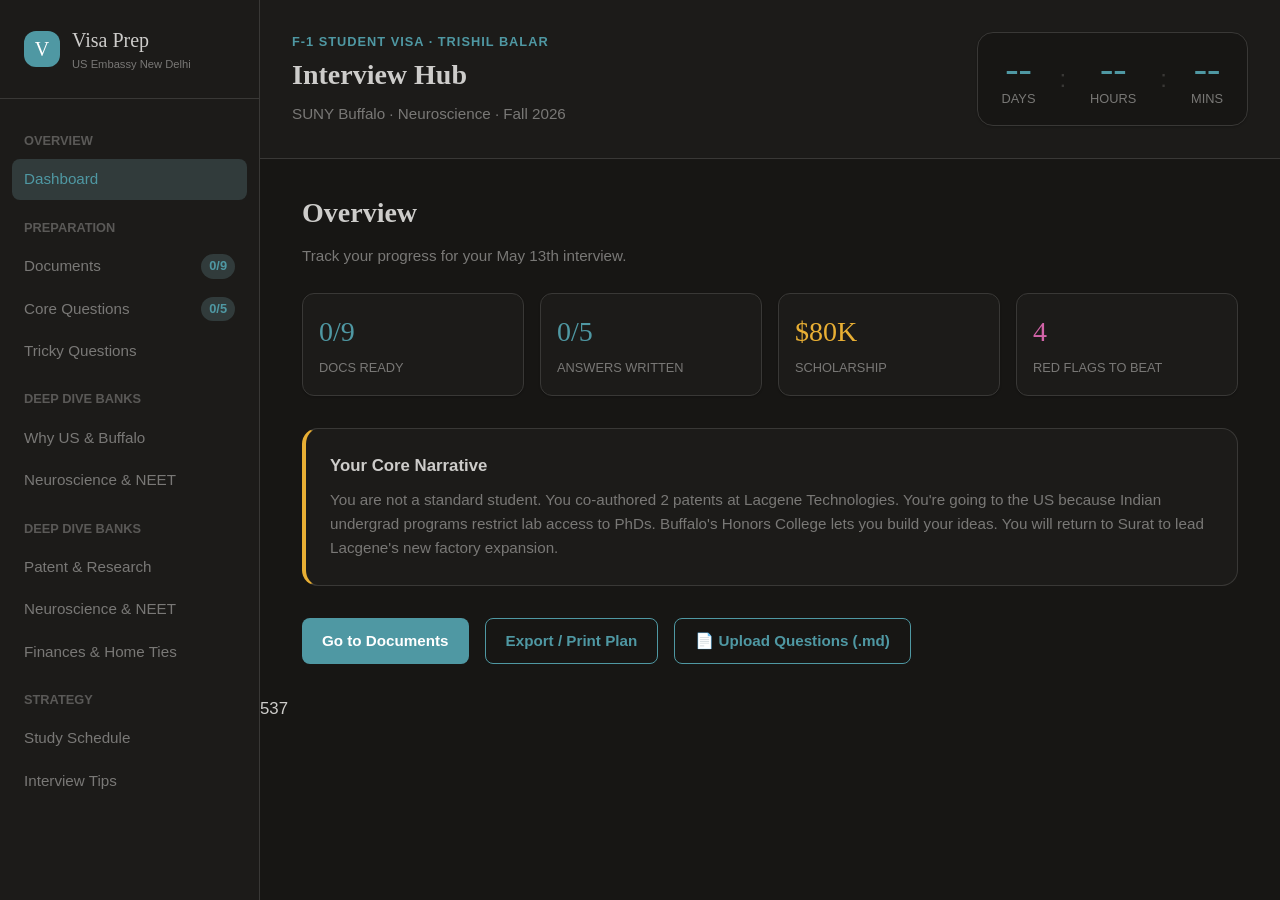
==== commit 8ba1717f: "Implement Markdown file upload and parsing Add functionality to upload and parse Markdown files cont" ====
--- a/index.html
+++ b/index.html
@@ -209,6 +209,8 @@
       <div style="display:flex; gap:16px; margin-top:32px;">
         <button class="btn" onclick="nav(event, 'documents')">Go to Documents</button>
         <button class="btn btn-outline" onclick="window.print()">Export / Print Plan</button>
+              <button class="btn btn-outline" onclick="document.getElementById('mdFileInput').click()">📄 Upload Questions (.md)</button>
+      <input type="file" id="mdFileInput" accept=".md" style="display:none" onchange="parseMarkdownFile(event)">
       </div>
     </section>
 
@@ -1005,6 +1007,110 @@
 
 <script>
 // NAVIGATION
+
+  // MARKDOWN FILE PARSER
+function parseMarkdownFile(event) {
+  const file = event.target.files[0];
+  if (!file) return;
+  
+  const reader = new FileReader();
+  reader.onload = function(e) {
+    const content = e.target.result;
+    const questions = extractQuestionsFromMarkdown(content);
+    
+    if (questions.length > 0) {
+      displayUploadedQuestions(questions);
+      alert(`✅ Successfully loaded ${questions.length} questions from ${file.name}`);
+    } else {
+      alert('❌ No questions found. Please check your markdown format.');
+    }
+  };
+  reader.readAsText(file);
+}
+
+function extractQuestionsFromMarkdown(content) {
+  const questions = [];
+  let currentCategory = 'Uploaded Questions';
+  
+  // Split by lines
+  const lines = content.split('\n');
+  let currentQ = null;
+  let currentAnswer = '';
+  
+  for (let i = 0; i < lines.length; i++) {
+    const line = lines[i].trim();
+    
+    // Category detection: ## Category: Name
+    if (line.match(/^##\s*Category:/i)) {
+      currentCategory = line.replace(/^##\s*Category:\s*/i, '').trim();
+      continue;
+    }
+    
+    // Question detection: ### Q or **Q: or Q:
+    if (line.match(/^###\s*Q\d*:|^\*\*Q\d*:|^Q\d*:/i)) {
+      // Save previous question if exists
+      if (currentQ) {
+        questions.push({category: currentCategory, question: currentQ, answer: currentAnswer.trim()});
+      }
+      currentQ = line.replace(/^###\s*|^\*\*|^Q\d*:\s*/gi, '').trim();
+      currentAnswer = '';
+      continue;
+    }
+    
+    // Answer detection: **Answer: or A: or Answer:
+    if (line.match(/^\*\*Answer:|^A:|^Answer:/i)) {
+      currentAnswer = line.replace(/^\*\*Answer:|^A:|^Answer:/i, '').trim();
+      continue;
+    }
+    
+    // Continue answer if we're in answer mode
+    if (currentQ && line.length > 0 && !line.startsWith('#')) {
+      currentAnswer += ' ' + line;
+    }
+  }
+  
+  // Save last question
+  if (currentQ) {
+    questions.push({category: currentCategory, question: currentQ, answer: currentAnswer.trim()});
+  }
+  
+  return questions;
+}
+
+function displayUploadedQuestions(questions) {
+  // Create a new section for uploaded questions
+  const container = document.createElement('div');
+  container.id = 'uploaded-questions';
+  container.className = 'qa-section';
+  container.innerHTML = '<h3 style="color:var(--color-success); margin-bottom:1rem;">📤 Uploaded Questions (' + questions.length + ')</h3>';
+  
+  questions.forEach((q, index) => {
+    const qaCard = document.createElement('div');
+    qaCard.className = 'qa-card';
+    qaCard.id = 'qa-upload-' + index;
+    qaCard.innerHTML = `
+      <div class="qa-header" onclick="toggleQA('qa-upload-${index}')">
+        <div class="qa-num">${index + 1}</div>
+        <div class="qa-text">${q.question}</div>
+      </div>
+      <div class="qa-answer">
+        <div class="qa-answer-label">Your Answer</div>
+        <textarea class="qa-textarea" placeholder="Write your answer here...">${q.answer}</textarea>
+      </div>
+    `;
+    container.appendChild(qaCard);
+  });
+  
+  // Add to the first available section (or dashboard)
+  const dashboardSection = document.getElementById('dashboard');
+  if (dashboardSection) {
+    dashboardSection.appendChild(container);
+  }
+  
+  // Save to localStorage
+  localStorage.setItem('uploadedQuestions', JSON.stringify(questions));
+}
+
 function nav(event, targetId) {
   if(event) {
     document.querySelectorAll('.nav-item').forEach(el => el.classList.remove('active'));
@@ -1088,7 +1194,6 @@
     document.getElementById("cd-mins").innerText = Math.floor((distance % (1000 * 60 * 60)) / (1000 * 60)).toString().padStart(2, '0');
   }, 1000);
 };
-1006
-
+</script>
 </body>
 </html>
